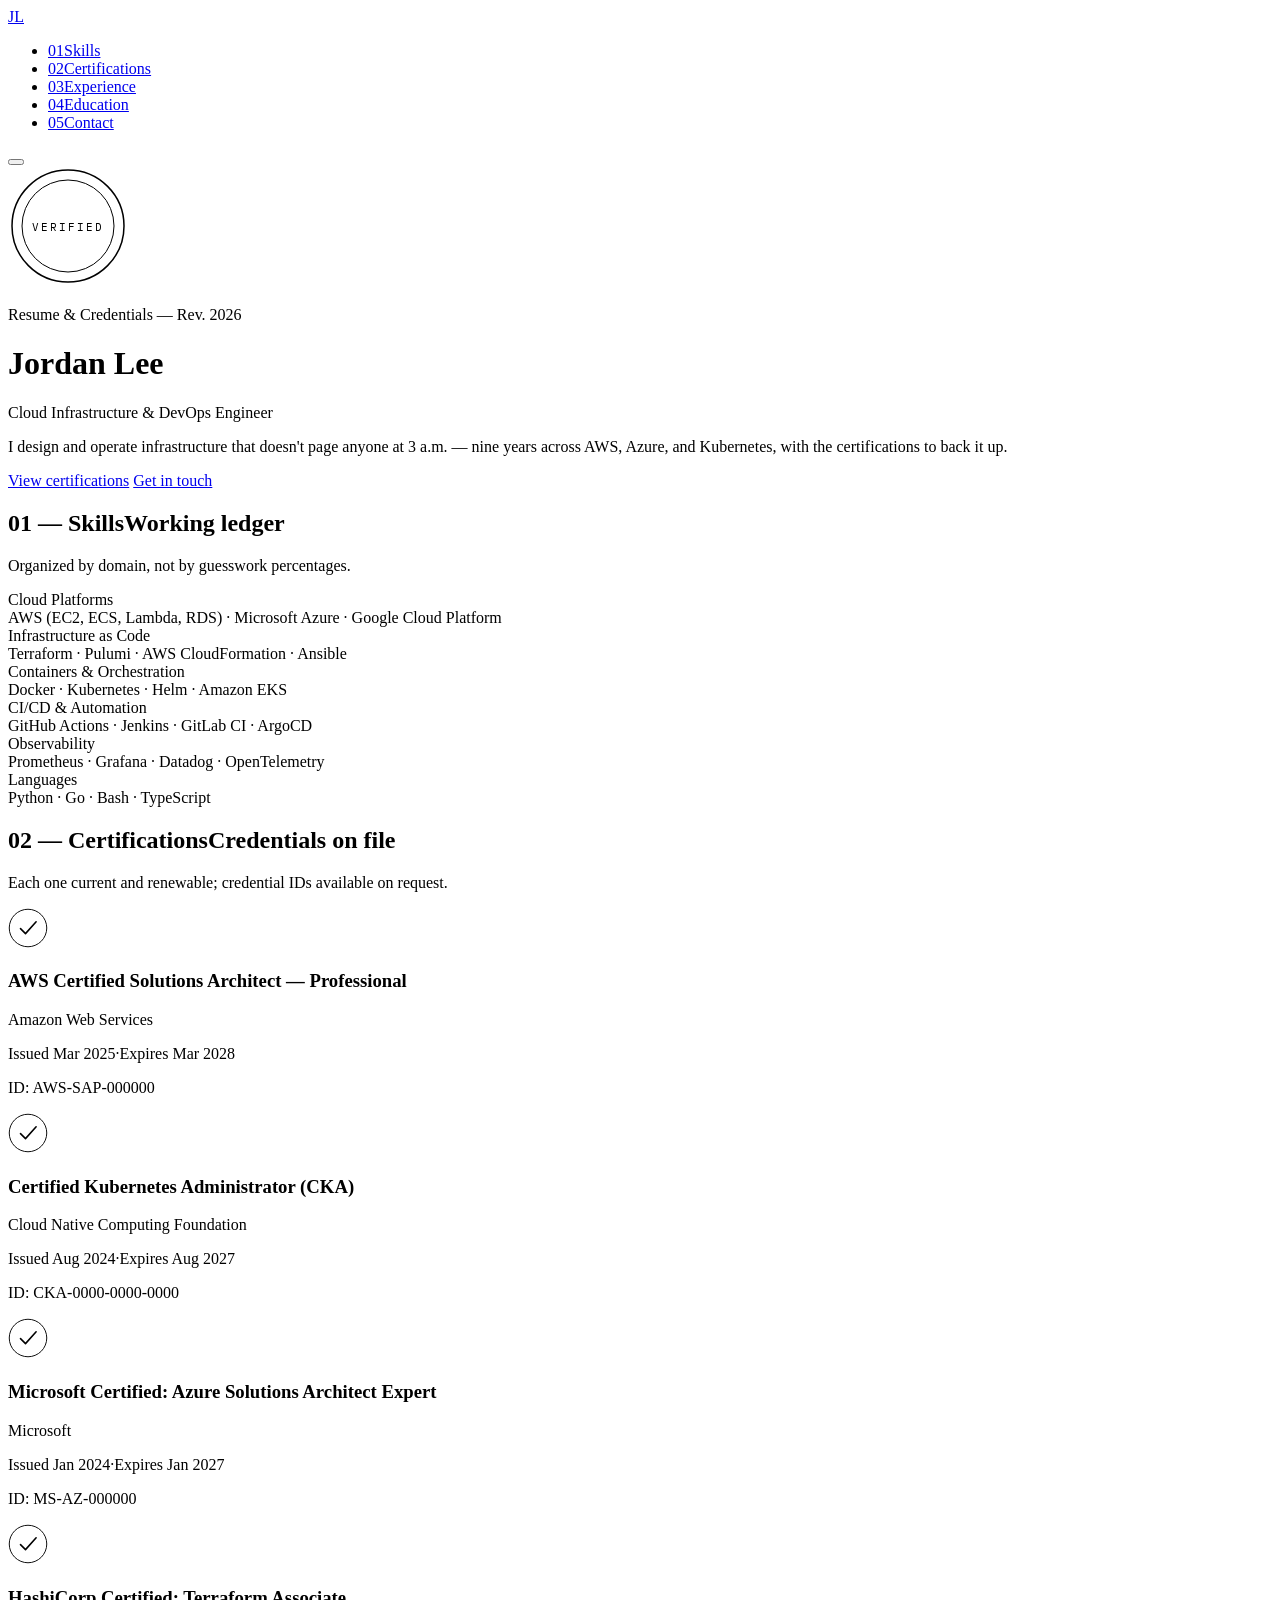
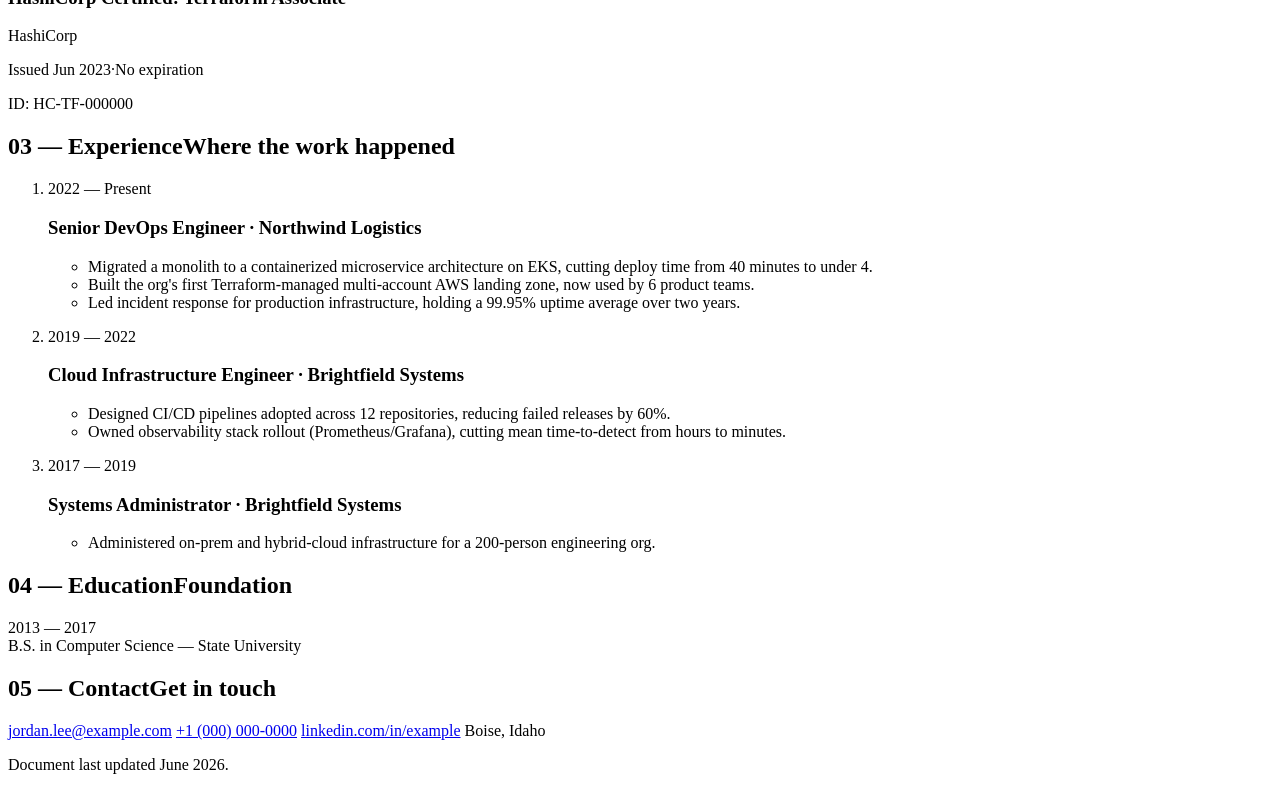
==== site/index.html @ a4dba76f "whoops" ====
<!DOCTYPE html>
<html lang="en">
<head>
<meta charset="UTF-8">
<meta name="viewport" content="width=device-width, initial-scale=1.0">
<title>Jordan Lee — Cloud Infrastructure & DevOps Engineer</title>
<meta name="description" content="Resume and certifications for Jordan Lee, Cloud Infrastructure & DevOps Engineer.">
<link rel="preconnect" href="https://fonts.googleapis.com">
<link rel="preconnect" href="https://fonts.gstatic.com" crossorigin>
<link href="https://fonts.googleapis.com/css2?family=Fraunces:opsz,wght@9..144,400;9..144,500;9..144,600;9..144,700&family=Inter:wght@400;500;600&family=IBM+Plex+Mono:wght@400;500&display=swap" rel="stylesheet">
<link rel="stylesheet" href="style.css">
</head>
<body>

<!-- ============================================================ -->
<!--  EDIT ME: swap the name, title, and initials below            -->
<!-- ============================================================ -->

<div class="frame">

  <!-- Index / tab navigation -->
  <nav class="index" aria-label="Section index">
    <a class="index__mark" href="#top">JL</a>
    <ul class="index__list">
      <li><a href="#skills"><span class="index__num">01</span>Skills</a></li>
      <li><a href="#certifications"><span class="index__num">02</span>Certifications</a></li>
      <li><a href="#experience"><span class="index__num">03</span>Experience</a></li>
      <li><a href="#education"><span class="index__num">04</span>Education</a></li>
      <li><a href="#contact"><span class="index__num">05</span>Contact</a></li>
    </ul>
    <button class="index__toggle" aria-label="Toggle navigation" aria-expanded="false">
      <span></span><span></span><span></span>
    </button>
  </nav>

  <main id="top">

    <!-- ============================ HERO ============================ -->
    <header class="hero">
      <div class="hero__seal" aria-hidden="true">
        <svg viewBox="0 0 120 120" width="120" height="120">
          <circle cx="60" cy="60" r="56" fill="none" stroke="currentColor" stroke-width="1.5"/>
          <circle cx="60" cy="60" r="46" fill="none" stroke="currentColor" stroke-width="1"/>
          <text x="60" y="65" text-anchor="middle" font-family="IBM Plex Mono" font-size="11" letter-spacing="2" fill="currentColor">VERIFIED</text>
        </svg>
      </div>
      <p class="hero__eyebrow">Resume &amp; Credentials — Rev. 2026</p>
      <h1 class="hero__name">Jordan Lee</h1>
      <p class="hero__title">Cloud Infrastructure &amp; DevOps Engineer</p>
      <p class="hero__thesis">I design and operate infrastructure that doesn't page anyone at 3&nbsp;a.m. — nine years across AWS, Azure, and Kubernetes, with the certifications to back it up.</p>
      <div class="hero__actions">
        <a class="btn btn--primary" href="#certifications">View certifications</a>
        <a class="btn btn--ghost" href="mailto:jordan.lee@example.com">Get in touch</a>
      </div>
    </header>

    <!-- ============================ SKILLS ============================ -->
    <!-- EDIT ME: change category labels and the comma-separated items -->
    <section class="section" id="skills">
      <h2 class="section__heading"><span class="section__tag">01 — Skills</span>Working ledger</h2>
      <p class="section__lede">Organized by domain, not by guesswork percentages.</p>

      <div class="ledger">
        <div class="ledger__row">
          <div class="ledger__cat">Cloud Platforms</div>
          <div class="ledger__items">AWS (EC2, ECS, Lambda, RDS) · Microsoft Azure · Google Cloud Platform</div>
        </div>
        <div class="ledger__row">
          <div class="ledger__cat">Infrastructure as Code</div>
          <div class="ledger__items">Terraform · Pulumi · AWS CloudFormation · Ansible</div>
        </div>
        <div class="ledger__row">
          <div class="ledger__cat">Containers &amp; Orchestration</div>
          <div class="ledger__items">Docker · Kubernetes · Helm · Amazon EKS</div>
        </div>
        <div class="ledger__row">
          <div class="ledger__cat">CI/CD &amp; Automation</div>
          <div class="ledger__items">GitHub Actions · Jenkins · GitLab CI · ArgoCD</div>
        </div>
        <div class="ledger__row">
          <div class="ledger__cat">Observability</div>
          <div class="ledger__items">Prometheus · Grafana · Datadog · OpenTelemetry</div>
        </div>
        <div class="ledger__row">
          <div class="ledger__cat">Languages</div>
          <div class="ledger__items">Python · Go · Bash · TypeScript</div>
        </div>
      </div>
    </section>

    <!-- ====================== CERTIFICATIONS ====================== -->
    <!-- EDIT ME: duplicate a .cert-card block per certification -->
    <section class="section" id="certifications">
      <h2 class="section__heading"><span class="section__tag">02 — Certifications</span>Credentials on file</h2>
      <p class="section__lede">Each one current and renewable; credential IDs available on request.</p>

      <div class="cert-grid">

        <article class="cert-card">
          <div class="cert-card__seal" aria-hidden="true">
            <svg viewBox="0 0 64 64" width="40" height="40">
              <circle cx="32" cy="32" r="30" fill="none" stroke="currentColor" stroke-width="1.5"/>
              <path d="M20 33 L28 41 L45 22" fill="none" stroke="currentColor" stroke-width="2.5" stroke-linecap="round" stroke-linejoin="round"/>
            </svg>
          </div>
          <h3 class="cert-card__name">AWS Certified Solutions Architect — Professional</h3>
          <p class="cert-card__issuer">Amazon Web Services</p>
          <p class="cert-card__meta"><span>Issued Mar 2025</span><span>·</span><span>Expires Mar 2028</span></p>
          <p class="cert-card__id">ID: AWS-SAP-000000</p>
        </article>

        <article class="cert-card">
          <div class="cert-card__seal" aria-hidden="true">
            <svg viewBox="0 0 64 64" width="40" height="40">
              <circle cx="32" cy="32" r="30" fill="none" stroke="currentColor" stroke-width="1.5"/>
              <path d="M20 33 L28 41 L45 22" fill="none" stroke="currentColor" stroke-width="2.5" stroke-linecap="round" stroke-linejoin="round"/>
            </svg>
          </div>
          <h3 class="cert-card__name">Certified Kubernetes Administrator (CKA)</h3>
          <p class="cert-card__issuer">Cloud Native Computing Foundation</p>
          <p class="cert-card__meta"><span>Issued Aug 2024</span><span>·</span><span>Expires Aug 2027</span></p>
          <p class="cert-card__id">ID: CKA-0000-0000-0000</p>
        </article>

        <article class="cert-card">
          <div class="cert-card__seal" aria-hidden="true">
            <svg viewBox="0 0 64 64" width="40" height="40">
              <circle cx="32" cy="32" r="30" fill="none" stroke="currentColor" stroke-width="1.5"/>
              <path d="M20 33 L28 41 L45 22" fill="none" stroke="currentColor" stroke-width="2.5" stroke-linecap="round" stroke-linejoin="round"/>
            </svg>
          </div>
          <h3 class="cert-card__name">Microsoft Certified: Azure Solutions Architect Expert</h3>
          <p class="cert-card__issuer">Microsoft</p>
          <p class="cert-card__meta"><span>Issued Jan 2024</span><span>·</span><span>Expires Jan 2027</span></p>
          <p class="cert-card__id">ID: MS-AZ-000000</p>
        </article>

        <article class="cert-card">
          <div class="cert-card__seal" aria-hidden="true">
            <svg viewBox="0 0 64 64" width="40" height="40">
              <circle cx="32" cy="32" r="30" fill="none" stroke="currentColor" stroke-width="1.5"/>
              <path d="M20 33 L28 41 L45 22" fill="none" stroke="currentColor" stroke-width="2.5" stroke-linecap="round" stroke-linejoin="round"/>
            </svg>
          </div>
          <h3 class="cert-card__name">HashiCorp Certified: Terraform Associate</h3>
          <p class="cert-card__issuer">HashiCorp</p>
          <p class="cert-card__meta"><span>Issued Jun 2023</span><span>·</span><span>No expiration</span></p>
          <p class="cert-card__id">ID: HC-TF-000000</p>
        </article>

      </div>
    </section>

    <!-- ========================= EXPERIENCE ========================= -->
    <!-- EDIT ME: duplicate a .timeline__item per role -->
    <section class="section" id="experience">
      <h2 class="section__heading"><span class="section__tag">03 — Experience</span>Where the work happened</h2>

      <ol class="timeline">
        <li class="timeline__item">
          <p class="timeline__date">2022 — Present</p>
          <h3 class="timeline__role">Senior DevOps Engineer · Northwind Logistics</h3>
          <ul class="timeline__points">
            <li>Migrated a monolith to a containerized microservice architecture on EKS, cutting deploy time from 40 minutes to under 4.</li>
            <li>Built the org's first Terraform-managed multi-account AWS landing zone, now used by 6 product teams.</li>
            <li>Led incident response for production infrastructure, holding a 99.95% uptime average over two years.</li>
          </ul>
        </li>
        <li class="timeline__item">
          <p class="timeline__date">2019 — 2022</p>
          <h3 class="timeline__role">Cloud Infrastructure Engineer · Brightfield Systems</h3>
          <ul class="timeline__points">
            <li>Designed CI/CD pipelines adopted across 12 repositories, reducing failed releases by 60%.</li>
            <li>Owned observability stack rollout (Prometheus/Grafana), cutting mean time-to-detect from hours to minutes.</li>
          </ul>
        </li>
        <li class="timeline__item">
          <p class="timeline__date">2017 — 2019</p>
          <h3 class="timeline__role">Systems Administrator · Brightfield Systems</h3>
          <ul class="timeline__points">
            <li>Administered on-prem and hybrid-cloud infrastructure for a 200-person engineering org.</li>
          </ul>
        </li>
      </ol>
    </section>

    <!-- ========================= EDUCATION ========================= -->
    <section class="section" id="education">
      <h2 class="section__heading"><span class="section__tag">04 — Education</span>Foundation</h2>
      <div class="ledger">
        <div class="ledger__row">
          <div class="ledger__cat">2013 — 2017</div>
          <div class="ledger__items">B.S. in Computer Science — State University</div>
        </div>
      </div>
    </section>

    <!-- ========================== CONTACT ========================== -->
    <!-- EDIT ME: replace contact details -->
    <footer class="contact" id="contact">
      <h2 class="section__heading"><span class="section__tag">05 — Contact</span>Get in touch</h2>
      <div class="contact__grid">
        <a class="contact__link" href="mailto:jordan.lee@example.com">jordan.lee@example.com</a>
        <a class="contact__link" href="tel:+10000000000">+1 (000) 000-0000</a>
        <a class="contact__link" href="https://linkedin.com/in/example" target="_blank" rel="noopener">linkedin.com/in/example</a>
        <span class="contact__link contact__link--static">Boise, Idaho</span>
      </div>
      <p class="contact__footnote">Document last updated June 2026.</p>
    </footer>

  </main>
</div>

<script src="script.js"></script>
</body>
</html>
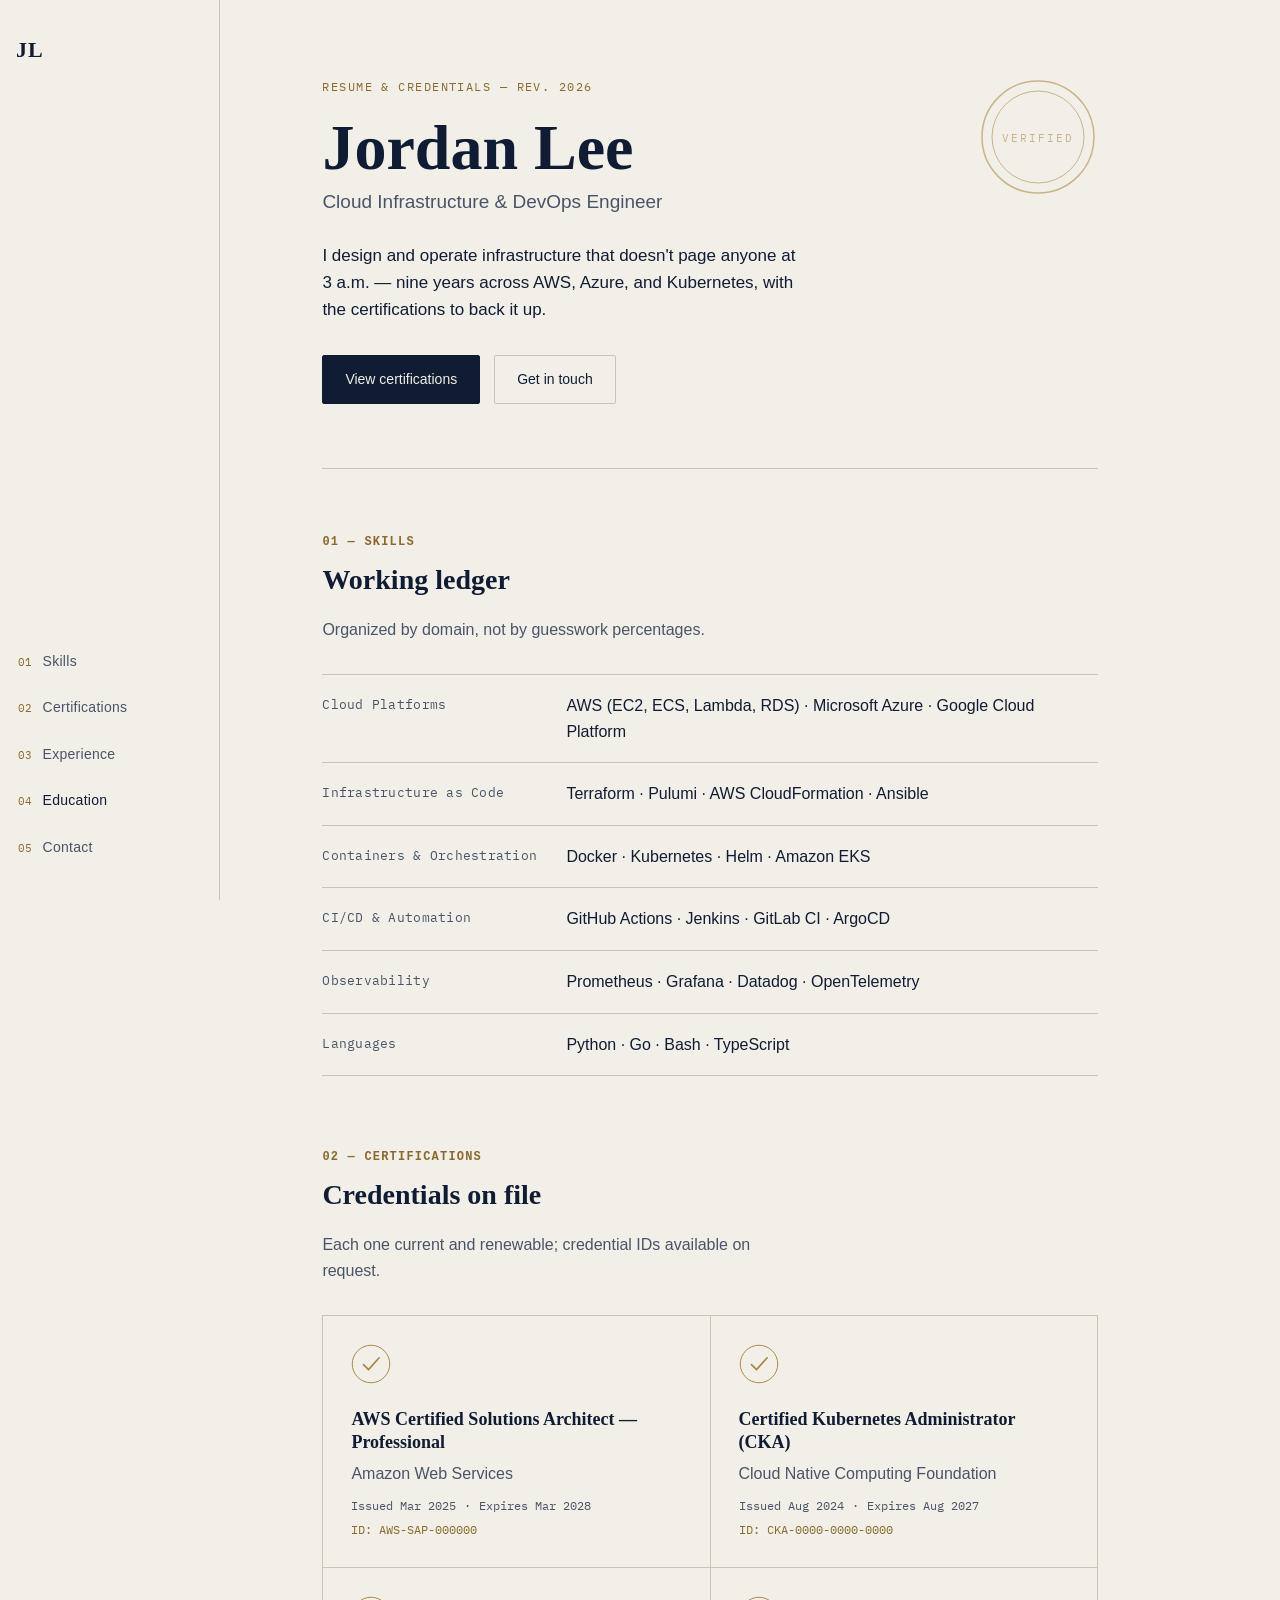
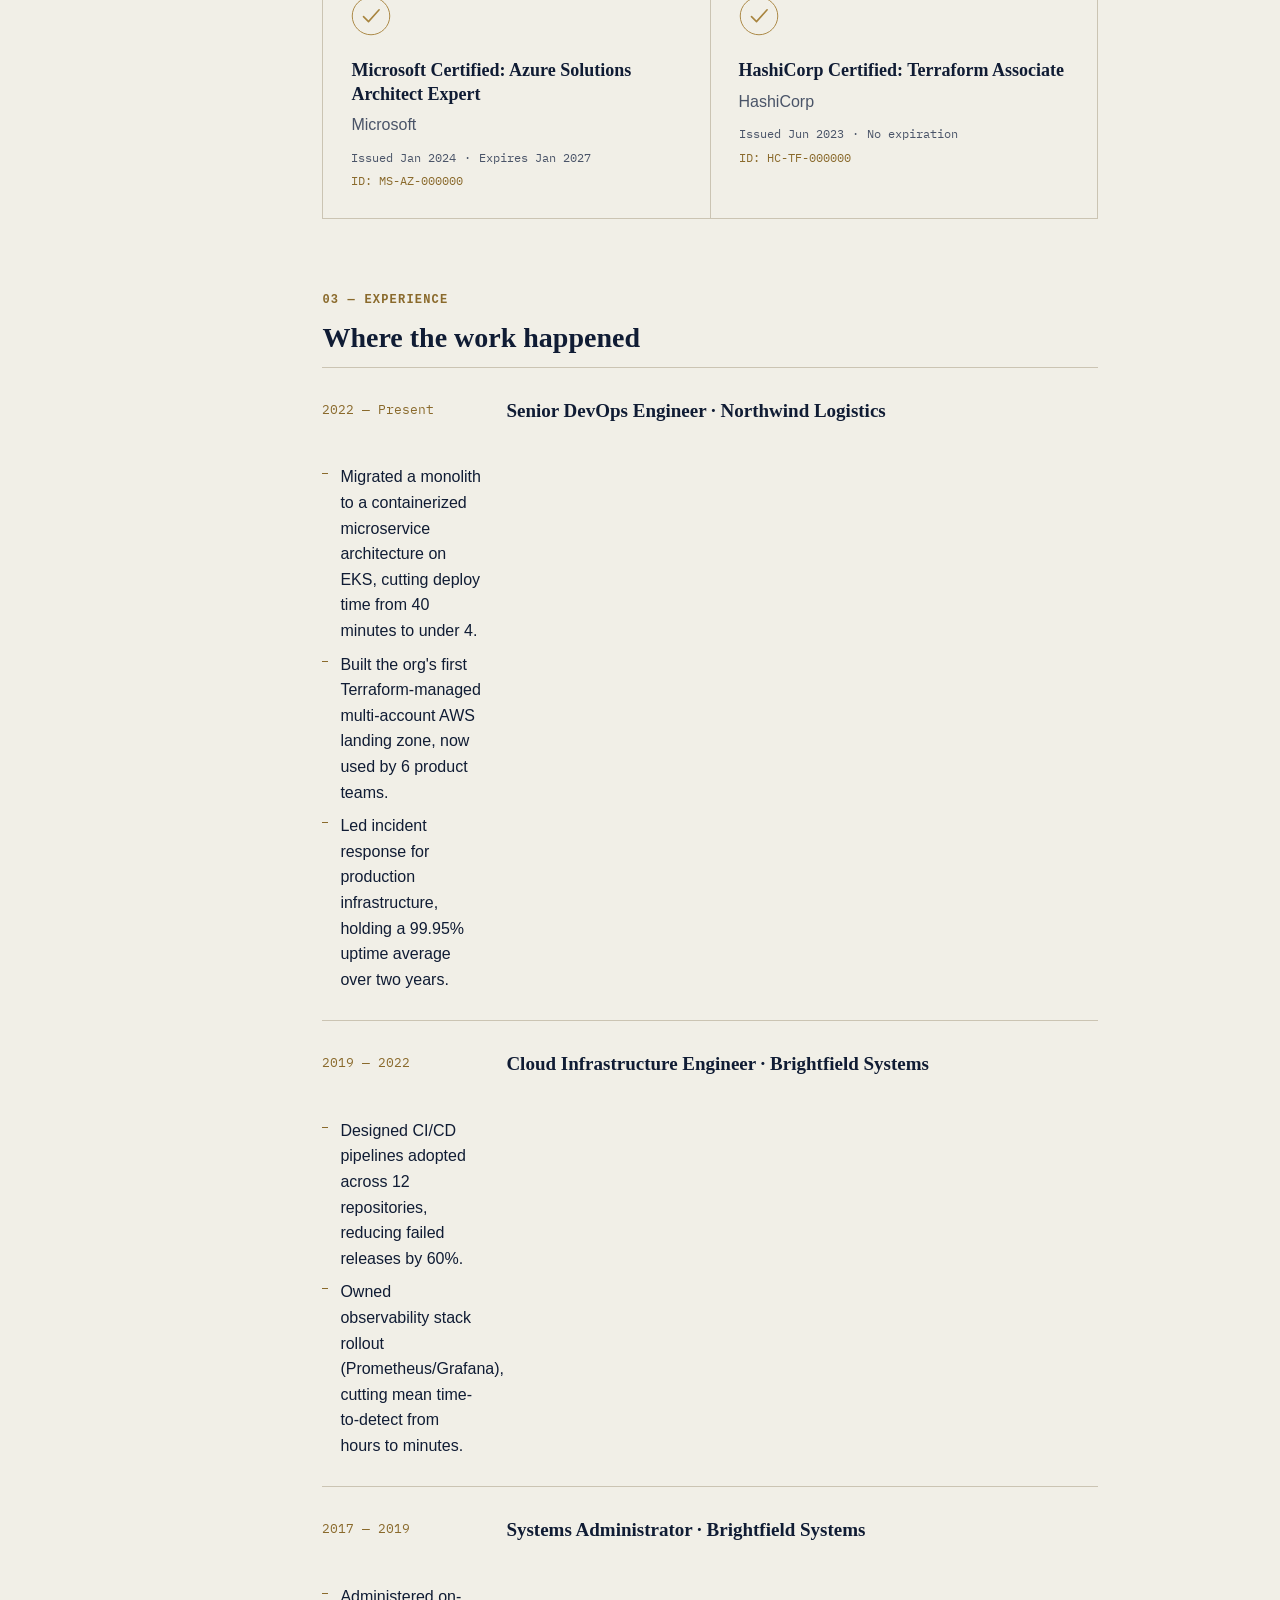
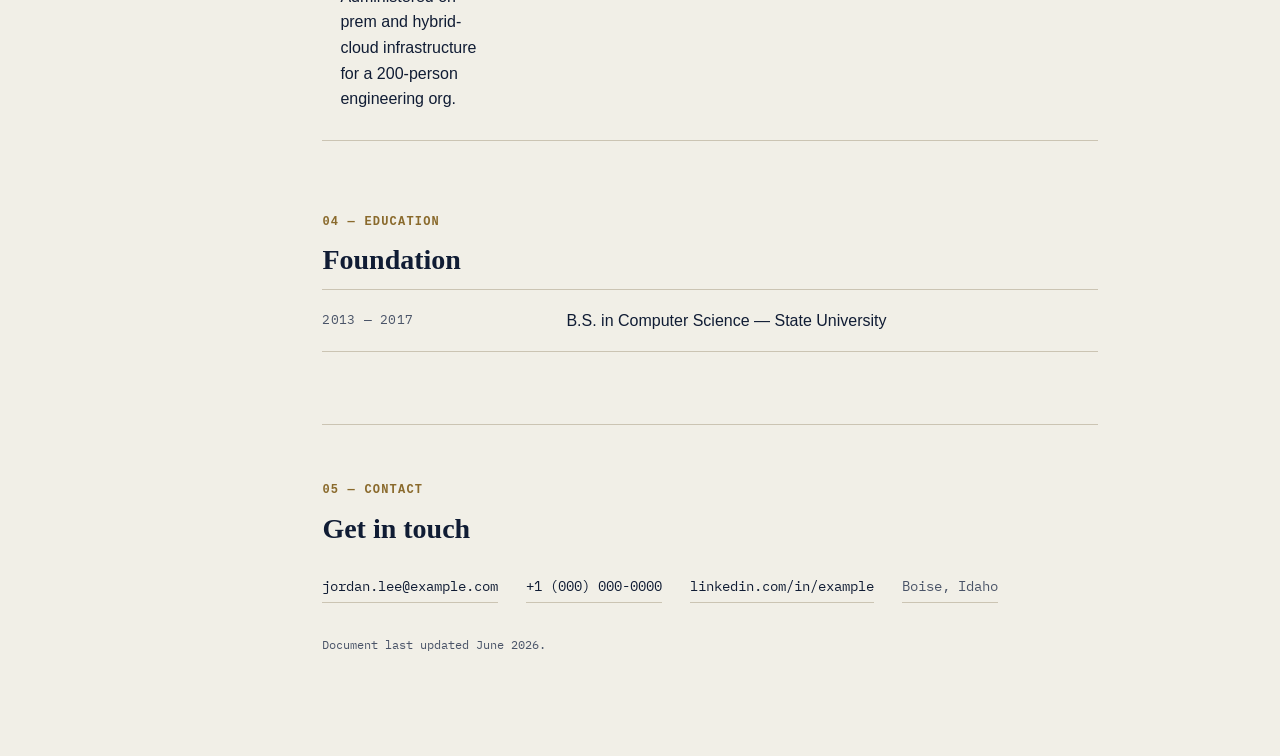
==== commit 8c1873f7: "adjust index to load assets in new location" ====
--- a/site/index.html
+++ b/site/index.html
@@ -8,7 +8,7 @@
 <link rel="preconnect" href="https://fonts.googleapis.com">
 <link rel="preconnect" href="https://fonts.gstatic.com" crossorigin>
 <link href="https://fonts.googleapis.com/css2?family=Fraunces:opsz,wght@9..144,400;9..144,500;9..144,600;9..144,700&family=Inter:wght@400;500;600&family=IBM+Plex+Mono:wght@400;500&display=swap" rel="stylesheet">
-<link rel="stylesheet" href="style.css">
+<link rel="stylesheet" href="css/style.css">
 </head>
 <body>
 
@@ -211,6 +211,6 @@
   </main>
 </div>
 
-<script src="script.js"></script>
+<script src="js/script.js"></script>
 </body>
 </html>
--- a/site/css/style.css
+++ b/site/css/style.css
@@ -0,0 +1,384 @@
+/* ============================================================
+   DESIGN TOKENS
+   ============================================================ */
+:root {
+  --ink:        #101C34;  /* deep navy — primary text, dark fills */
+  --ink-soft:   #4A5468;  /* secondary text */
+  --vellum:     #F1EFE7;  /* page background — cool paper, not warm cream */
+  --vellum-deep:#E7E3D7;  /* card / row background */
+  --brass:      #A8843E;  /* decorative accent, icons, seals */
+  --brass-text: #8A6A2C;  /* darkened brass — meets contrast for text/links */
+  --rule:       #CBC4B3;  /* hairline borders */
+
+  --font-display: 'Fraunces', Georgia, 'Times New Roman', serif;
+  --font-body:    'Inter', -apple-system, BlinkMacSystemFont, 'Segoe UI', sans-serif;
+  --font-mono:    'IBM Plex Mono', 'SFMono-Regular', Consolas, monospace;
+
+  --measure: 760px;
+  --nav-w: 220px;
+}
+
+* { box-sizing: border-box; }
+
+@media (prefers-reduced-motion: reduce) {
+  * { animation-duration: 0.01ms !important; transition-duration: 0.01ms !important; }
+}
+
+html { scroll-behavior: smooth; }
+
+body {
+  margin: 0;
+  background: var(--vellum);
+  color: var(--ink);
+  font-family: var(--font-body);
+  font-size: 16px;
+  line-height: 1.6;
+  -webkit-font-smoothing: antialiased;
+}
+
+a { color: var(--brass-text); text-decoration: none; }
+a:hover { text-decoration: underline; }
+a:focus-visible, button:focus-visible {
+  outline: 2px solid var(--brass-text);
+  outline-offset: 3px;
+}
+
+ul, ol { margin: 0; padding: 0; list-style: none; }
+p { margin: 0; }
+
+/* ============================================================
+   FRAME / LAYOUT
+   ============================================================ */
+.frame {
+  display: grid;
+  grid-template-columns: var(--nav-w) 1fr;
+  min-height: 100vh;
+}
+
+main {
+  padding: 6vw 8vw 8vw;
+  max-width: 980px;
+}
+
+/* ============================================================
+   INDEX NAV (binder-tab concept)
+   ============================================================ */
+.index {
+  position: sticky;
+  top: 0;
+  height: 100vh;
+  border-right: 1px solid var(--rule);
+  padding: 32px 0 32px 8px;
+  display: flex;
+  flex-direction: column;
+  justify-content: space-between;
+}
+
+.index__mark {
+  font-family: var(--font-display);
+  font-weight: 600;
+  font-size: 22px;
+  color: var(--ink);
+  letter-spacing: 0.04em;
+  padding-left: 8px;
+}
+.index__mark:hover { text-decoration: none; color: var(--brass-text); }
+
+.index__list {
+  display: flex;
+  flex-direction: column;
+  gap: 4px;
+  margin-top: 48px;
+}
+
+.index__list a {
+  display: flex;
+  align-items: baseline;
+  gap: 10px;
+  padding: 10px 12px 10px 8px;
+  color: var(--ink-soft);
+  font-size: 14px;
+  letter-spacing: 0.02em;
+  border-left: 2px solid transparent;
+}
+.index__list a:hover {
+  color: var(--ink);
+  text-decoration: none;
+  border-left-color: var(--brass);
+}
+.index__num {
+  font-family: var(--font-mono);
+  font-size: 11px;
+  color: var(--brass-text);
+}
+
+.index__toggle { display: none; }
+
+/* ============================================================
+   HERO
+   ============================================================ */
+.hero {
+  position: relative;
+  padding-bottom: 64px;
+  border-bottom: 1px solid var(--rule);
+  margin-bottom: 64px;
+}
+
+.hero__seal {
+  position: absolute;
+  top: 0;
+  right: 0;
+  color: var(--brass);
+  opacity: 0.55;
+}
+
+.hero__eyebrow {
+  font-family: var(--font-mono);
+  font-size: 12px;
+  letter-spacing: 0.12em;
+  text-transform: uppercase;
+  color: var(--brass-text);
+  margin-bottom: 18px;
+}
+
+.hero__name {
+  font-family: var(--font-display);
+  font-weight: 600;
+  font-size: clamp(40px, 6vw, 64px);
+  line-height: 1.05;
+  margin: 0 0 6px;
+  max-width: 14ch;
+}
+
+.hero__title {
+  font-size: 19px;
+  color: var(--ink-soft);
+  margin-bottom: 24px;
+}
+
+.hero__thesis {
+  max-width: 52ch;
+  font-size: 17px;
+  color: var(--ink);
+  margin-bottom: 32px;
+}
+
+.hero__actions { display: flex; gap: 14px; flex-wrap: wrap; }
+
+.btn {
+  display: inline-block;
+  padding: 12px 22px;
+  font-size: 14px;
+  font-weight: 500;
+  border-radius: 2px;
+  border: 1px solid var(--ink);
+}
+.btn--primary { background: var(--ink); color: var(--vellum); }
+.btn--primary:hover { background: #1E2E50; text-decoration: none; }
+.btn--ghost { background: transparent; color: var(--ink); border-color: var(--rule); }
+.btn--ghost:hover { border-color: var(--ink); text-decoration: none; }
+
+/* ============================================================
+   SECTIONS — shared heading style
+   ============================================================ */
+.section { margin-bottom: 72px; }
+
+.section__heading {
+  font-family: var(--font-display);
+  font-weight: 600;
+  font-size: 28px;
+  margin: 0 0 6px;
+  display: flex;
+  flex-direction: column;
+  gap: 6px;
+}
+.section__tag {
+  font-family: var(--font-mono);
+  font-size: 12px;
+  letter-spacing: 0.1em;
+  text-transform: uppercase;
+  color: var(--brass-text);
+  order: -1;
+}
+.section__lede {
+  color: var(--ink-soft);
+  margin: 14px 0 32px;
+  max-width: 52ch;
+}
+
+/* ============================================================
+   LEDGER (skills / education)
+   ============================================================ */
+.ledger { border-top: 1px solid var(--rule); }
+.ledger__row {
+  display: grid;
+  grid-template-columns: 220px 1fr;
+  gap: 24px;
+  padding: 18px 0;
+  border-bottom: 1px solid var(--rule);
+}
+.ledger__cat {
+  font-family: var(--font-mono);
+  font-size: 13px;
+  color: var(--ink-soft);
+  letter-spacing: 0.02em;
+  padding-top: 2px;
+}
+.ledger__items { font-size: 16px; }
+
+/* ============================================================
+   CERTIFICATIONS
+   ============================================================ */
+.cert-grid {
+  display: grid;
+  grid-template-columns: repeat(2, 1fr);
+  gap: 1px;
+  background: var(--rule);
+  border: 1px solid var(--rule);
+}
+
+.cert-card {
+  background: var(--vellum);
+  padding: 28px;
+  transition: background 0.15s ease;
+}
+.cert-card:hover { background: var(--vellum-deep); }
+
+.cert-card__seal { color: var(--brass); margin-bottom: 16px; }
+
+.cert-card__name {
+  font-family: var(--font-display);
+  font-weight: 600;
+  font-size: 18px;
+  margin: 0 0 6px;
+  line-height: 1.3;
+}
+.cert-card__issuer { color: var(--ink-soft); margin-bottom: 10px; }
+.cert-card__meta {
+  font-family: var(--font-mono);
+  font-size: 12px;
+  color: var(--ink-soft);
+  display: flex;
+  gap: 8px;
+  margin-bottom: 4px;
+}
+.cert-card__id {
+  font-family: var(--font-mono);
+  font-size: 12px;
+  color: var(--brass-text);
+}
+
+/* ============================================================
+   TIMELINE (experience)
+   ============================================================ */
+.timeline__item {
+  padding: 28px 0;
+  border-top: 1px solid var(--rule);
+  display: grid;
+  grid-template-columns: 160px 1fr;
+  gap: 24px;
+}
+.timeline__item:last-child { border-bottom: 1px solid var(--rule); }
+
+.timeline__date {
+  font-family: var(--font-mono);
+  font-size: 13px;
+  color: var(--brass-text);
+  padding-top: 4px;
+}
+.timeline__role {
+  font-family: var(--font-display);
+  font-weight: 600;
+  font-size: 19px;
+  margin: 0 0 14px;
+}
+.timeline__points { display: flex; flex-direction: column; gap: 8px; }
+.timeline__points li {
+  position: relative;
+  padding-left: 18px;
+  color: var(--ink);
+}
+.timeline__points li::before {
+  content: "";
+  position: absolute;
+  left: 0; top: 9px;
+  width: 6px; height: 1px;
+  background: var(--brass-text);
+}
+
+/* ============================================================
+   CONTACT FOOTER
+   ============================================================ */
+.contact { border-top: 1px solid var(--rule); padding-top: 56px; }
+.contact__grid {
+  display: flex;
+  flex-wrap: wrap;
+  gap: 28px;
+  margin: 24px 0 32px;
+}
+.contact__link {
+  font-family: var(--font-mono);
+  font-size: 14px;
+  color: var(--ink);
+  border-bottom: 1px solid var(--rule);
+  padding-bottom: 4px;
+}
+.contact__link:hover { color: var(--brass-text); border-color: var(--brass-text); text-decoration: none; }
+.contact__link--static { color: var(--ink-soft); }
+.contact__footnote {
+  font-family: var(--font-mono);
+  font-size: 12px;
+  color: var(--ink-soft);
+}
+
+/* ============================================================
+   RESPONSIVE
+   ============================================================ */
+@media (max-width: 860px) {
+  .frame { grid-template-columns: 1fr; }
+
+  .index {
+    position: sticky;
+    top: 0;
+    height: auto;
+    flex-direction: row;
+    align-items: center;
+    justify-content: space-between;
+    border-right: none;
+    border-bottom: 1px solid var(--rule);
+    background: var(--vellum);
+    padding: 16px 20px;
+    z-index: 10;
+  }
+  .index__list {
+    position: absolute;
+    top: 100%; left: 0; right: 0;
+    background: var(--vellum);
+    border-bottom: 1px solid var(--rule);
+    flex-direction: column;
+    margin-top: 0;
+    padding: 8px 12px 16px;
+    display: none;
+  }
+  .index.is-open .index__list { display: flex; }
+
+  .index__toggle {
+    display: flex;
+    flex-direction: column;
+    gap: 4px;
+    background: none;
+    border: none;
+    padding: 8px;
+    cursor: pointer;
+  }
+  .index__toggle span {
+    width: 20px; height: 1.5px;
+    background: var(--ink);
+  }
+
+  main { padding: 32px 6vw 64px; }
+  .hero__seal { display: none; }
+  .ledger__row { grid-template-columns: 1fr; gap: 6px; }
+  .cert-grid { grid-template-columns: 1fr; }
+  .timeline__item { grid-template-columns: 1fr; gap: 8px; }
+}
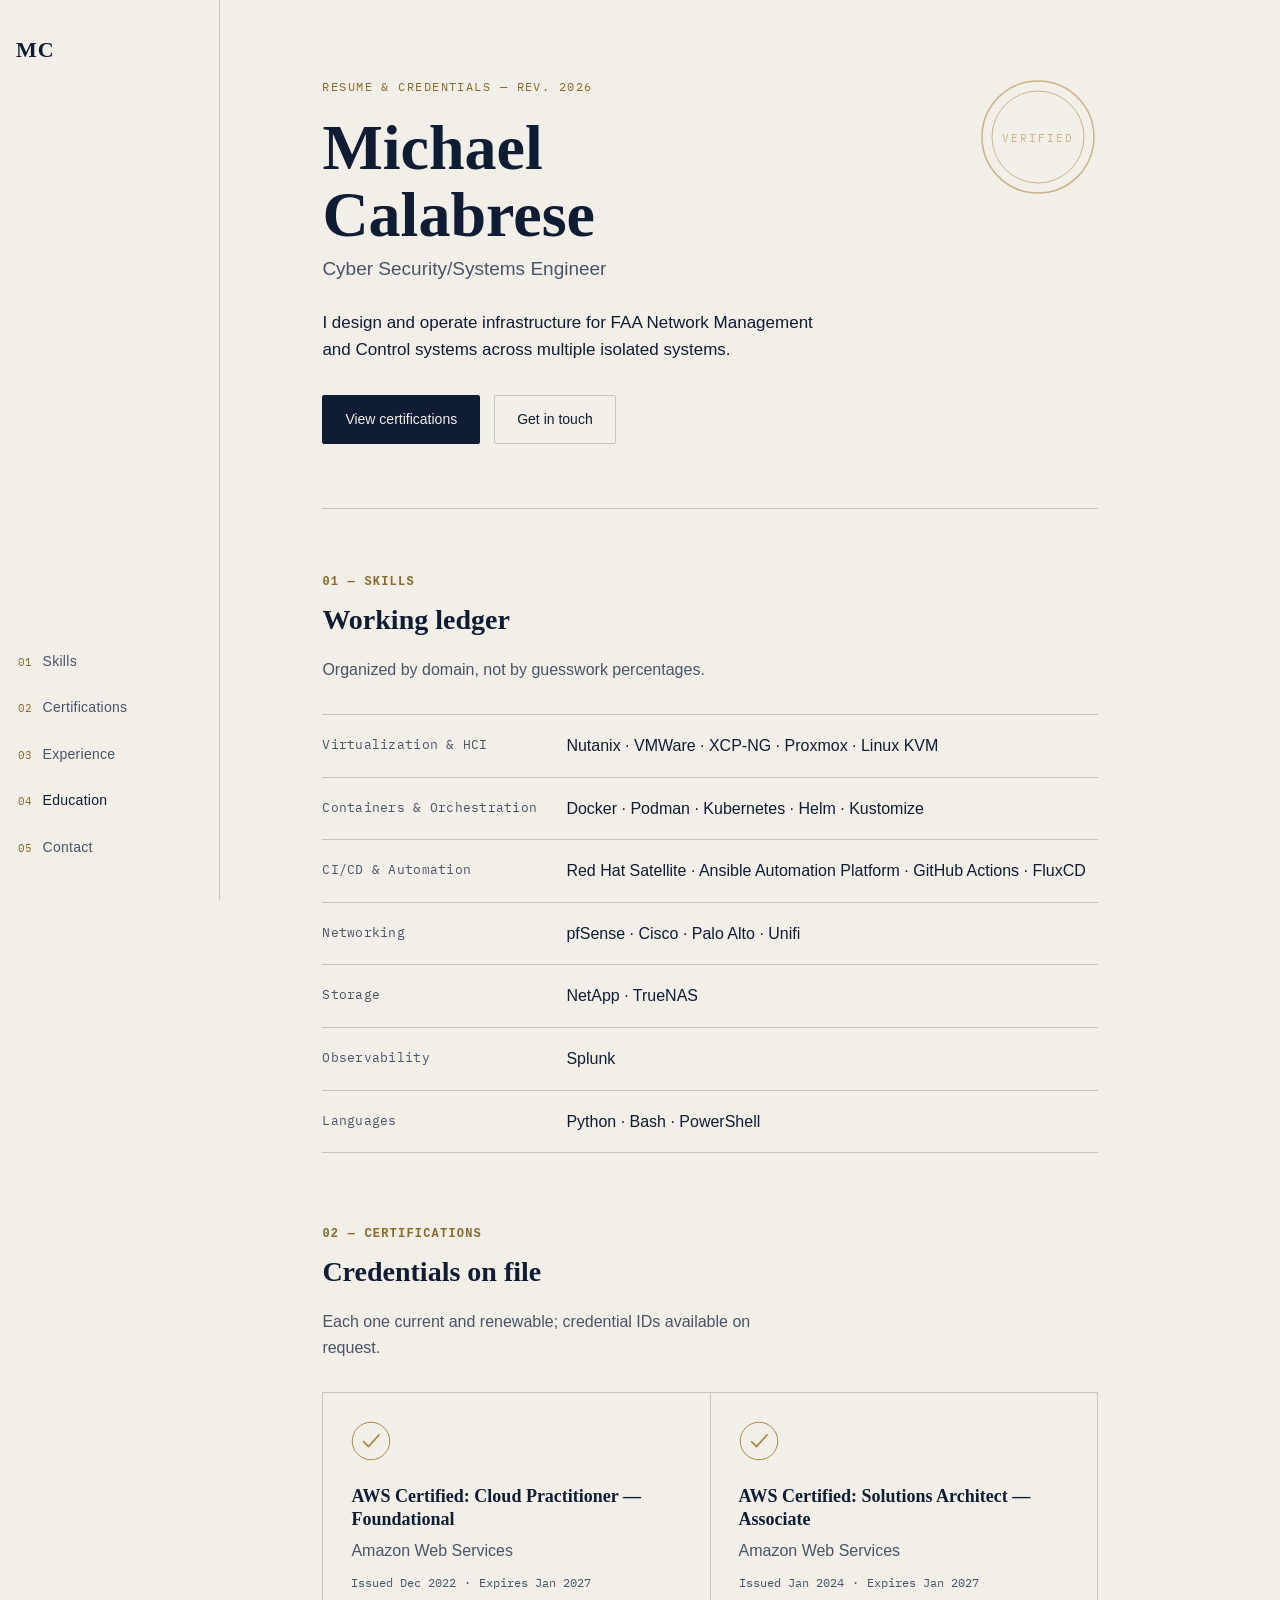
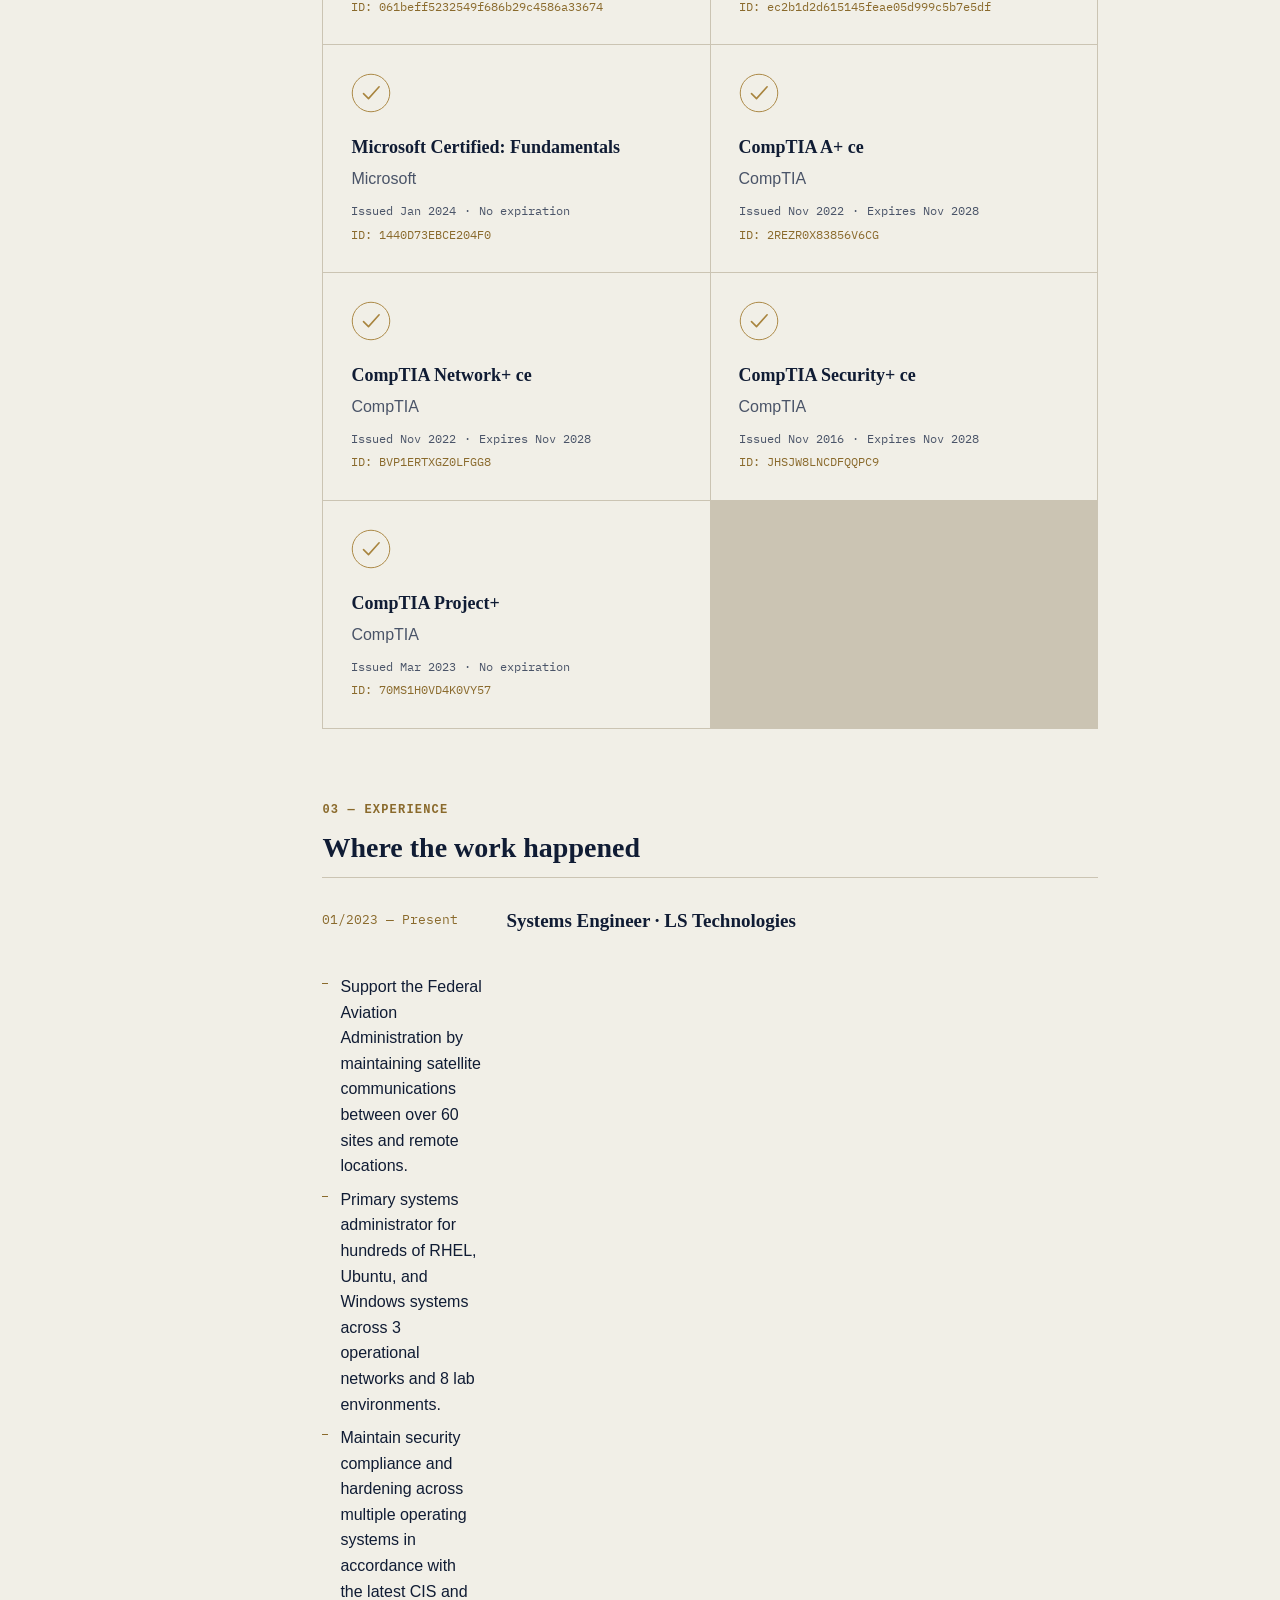
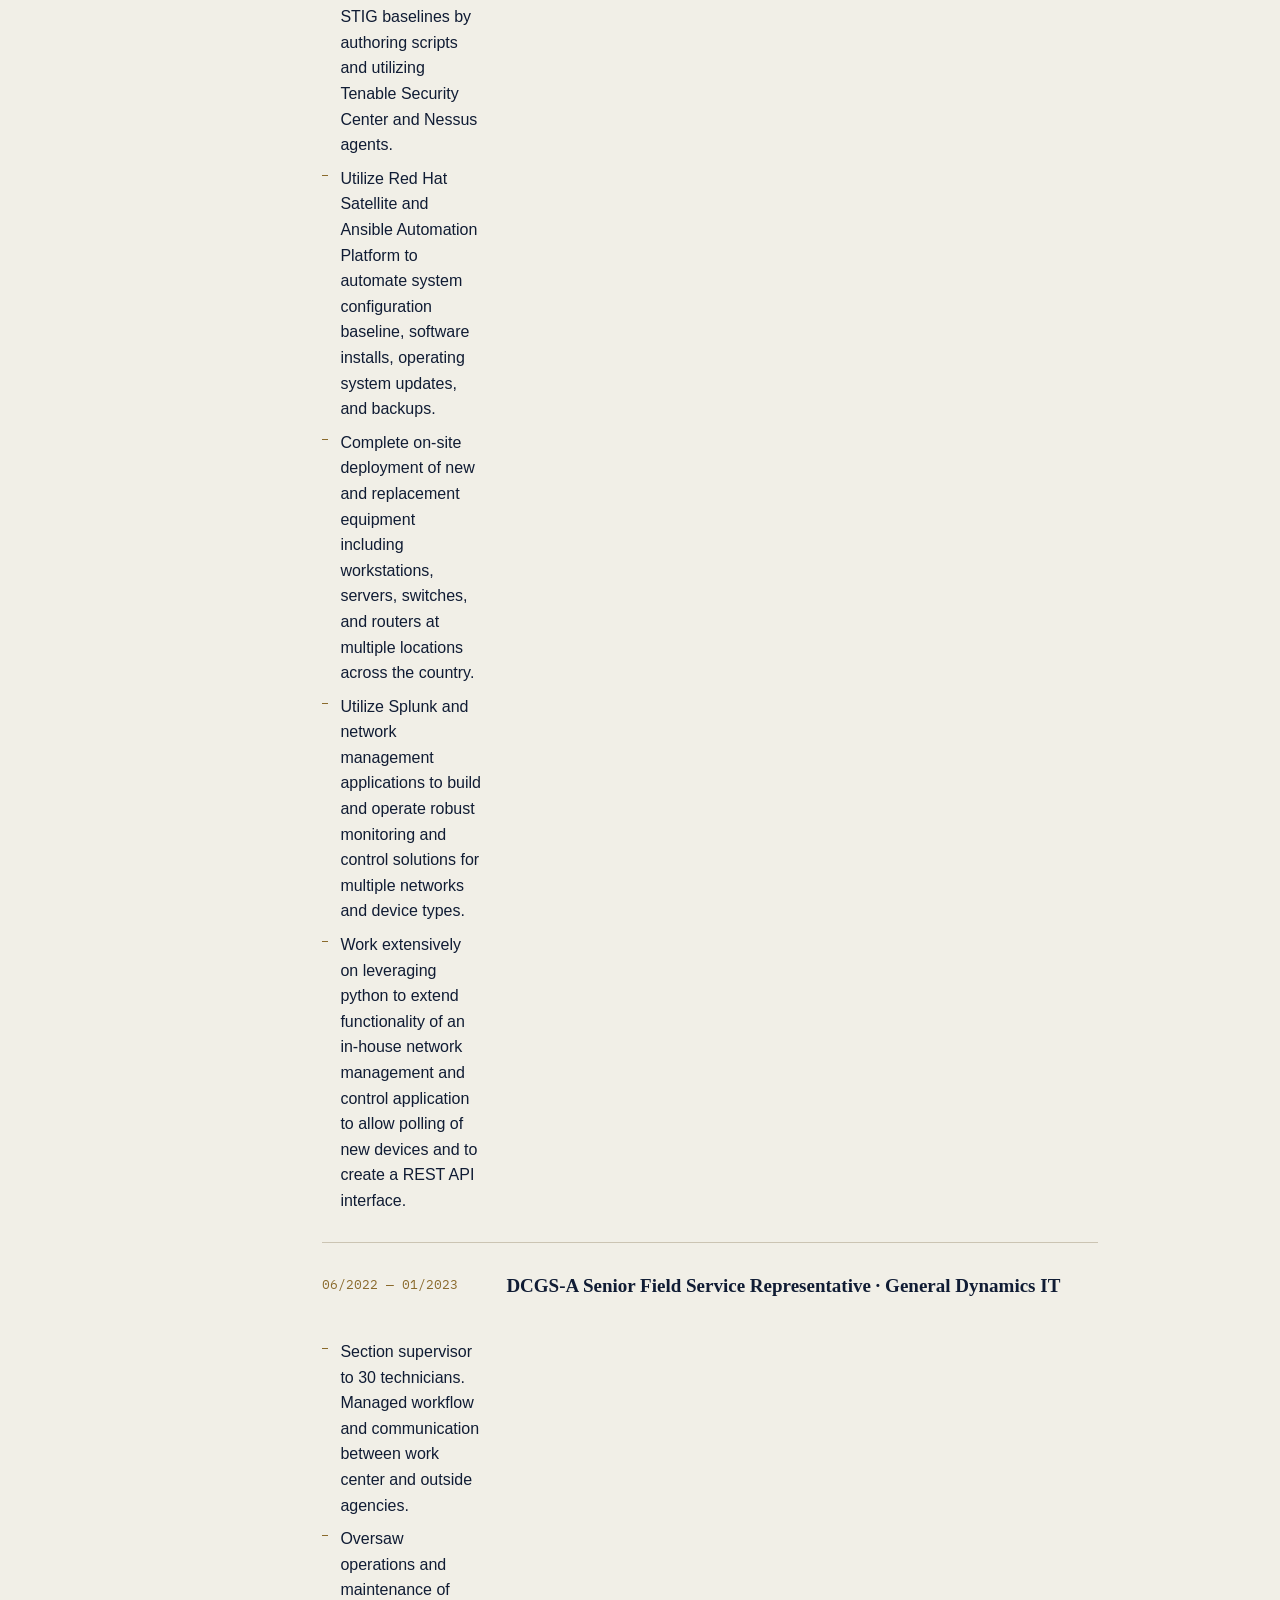
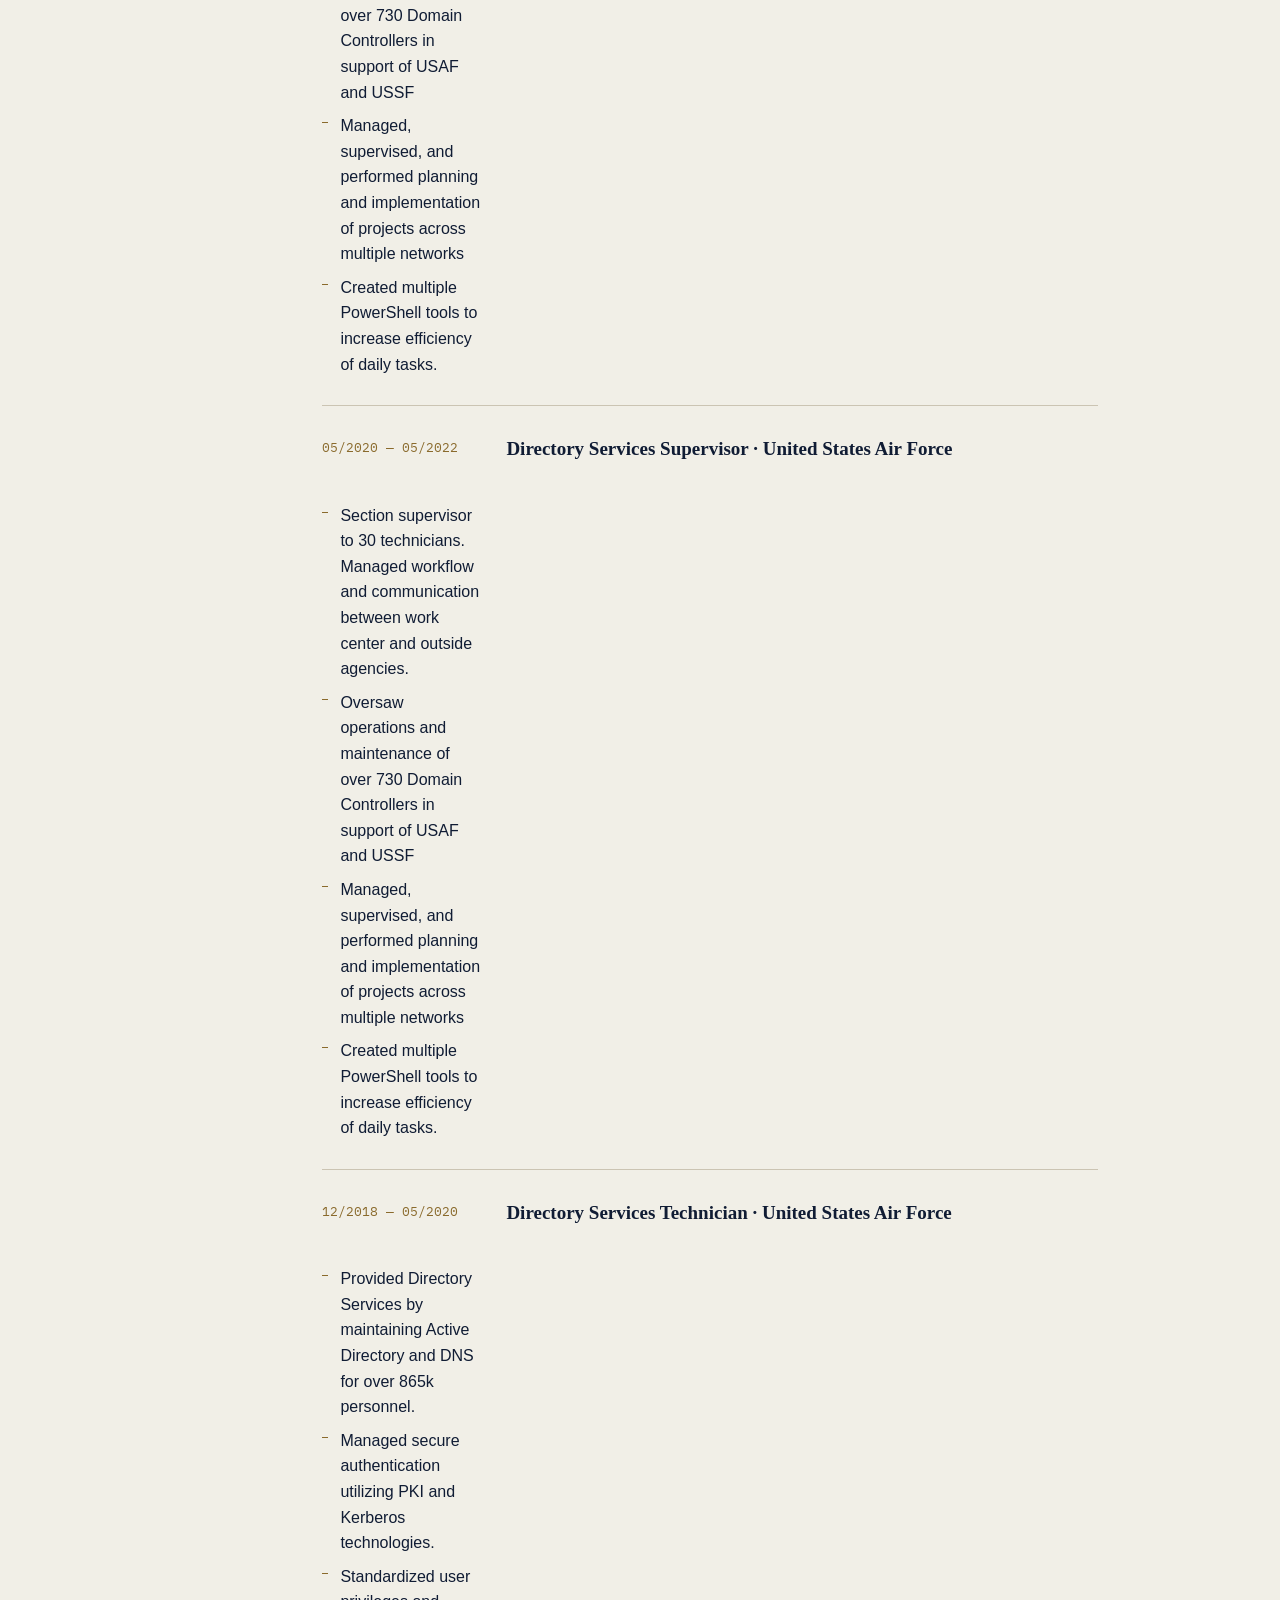
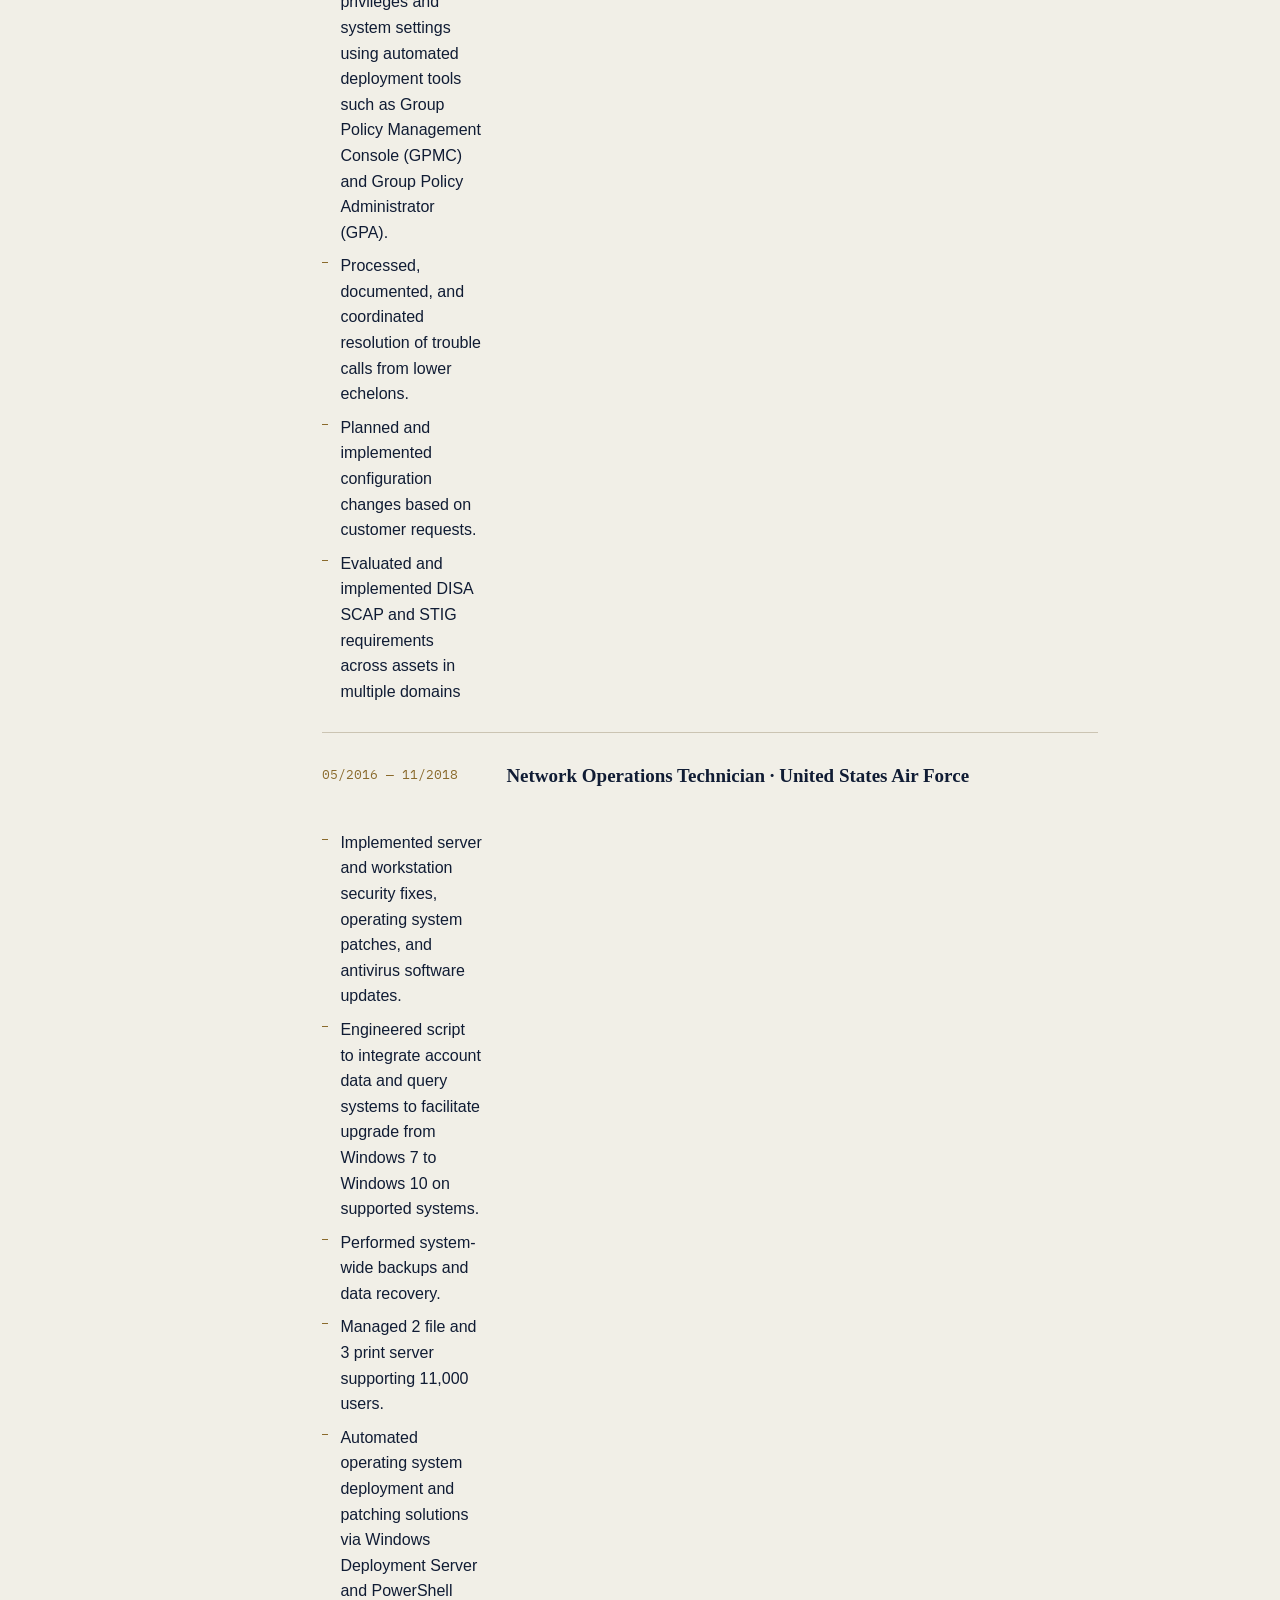
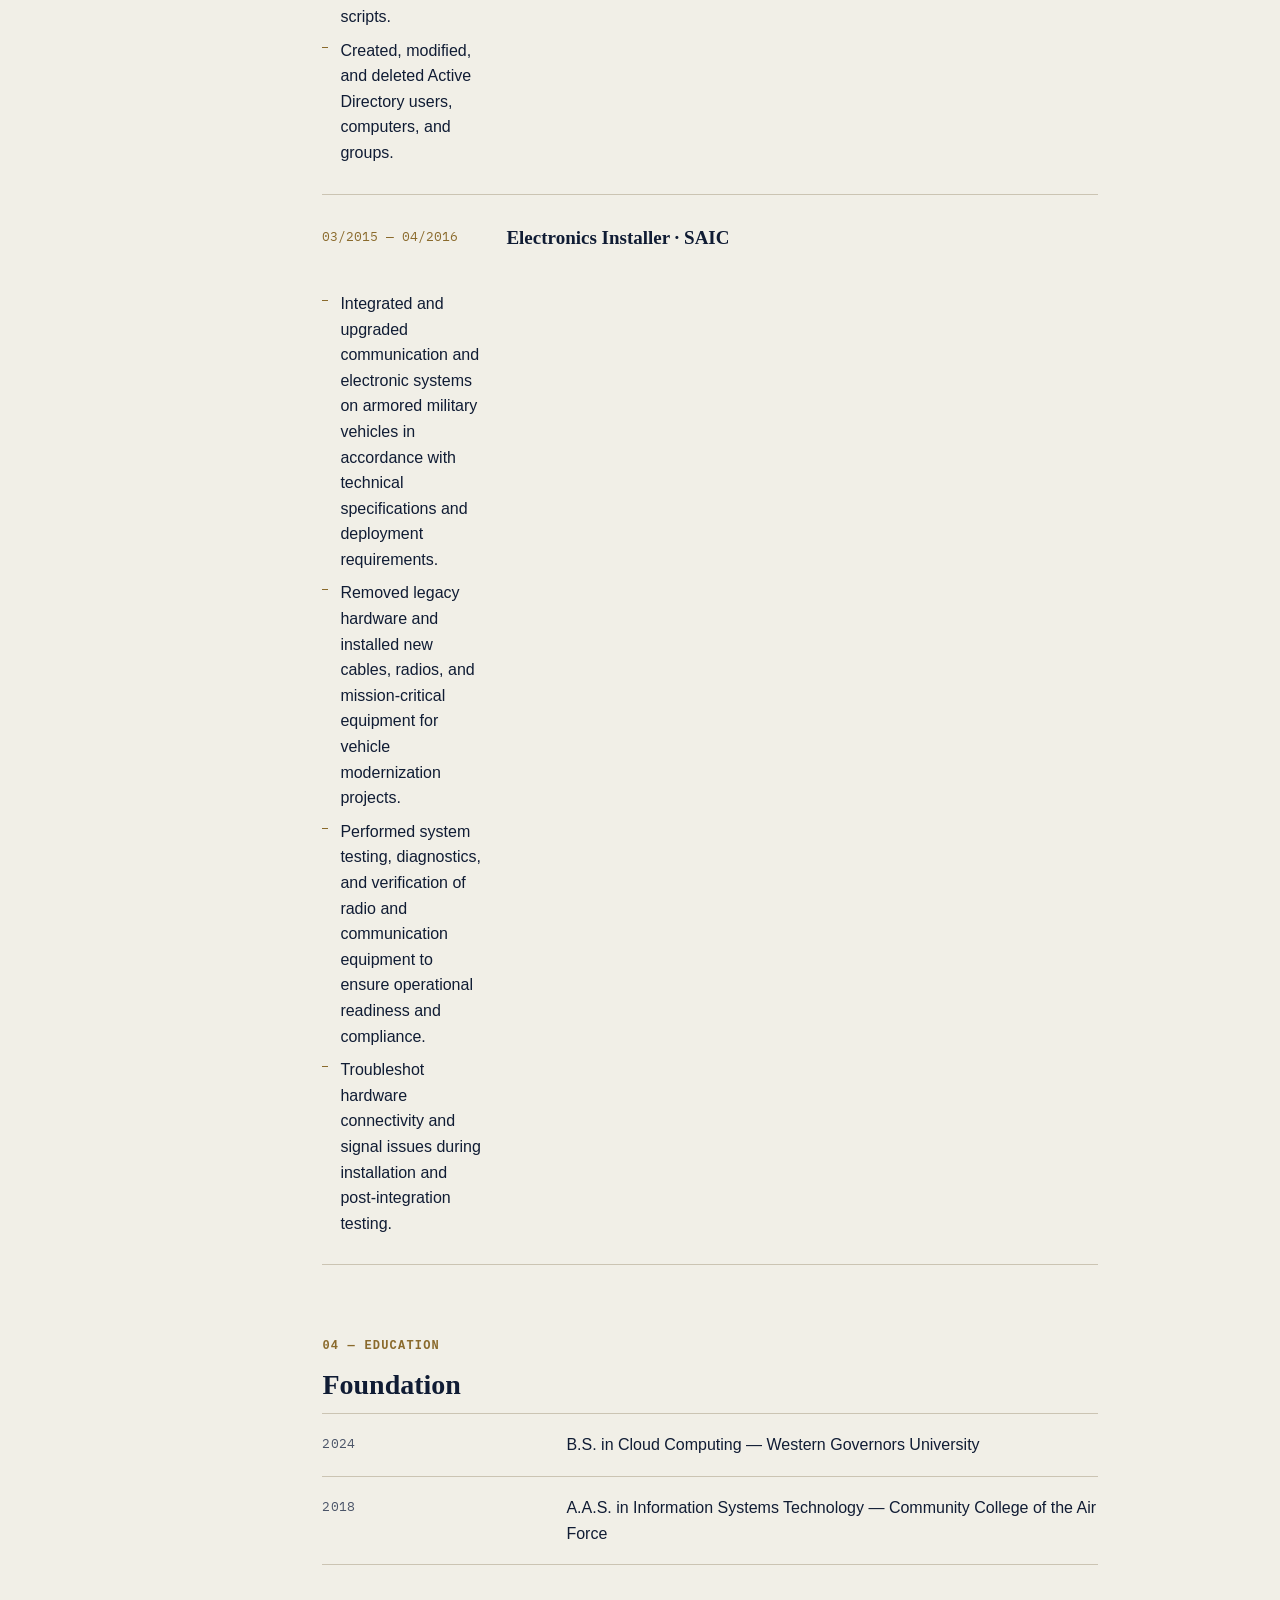
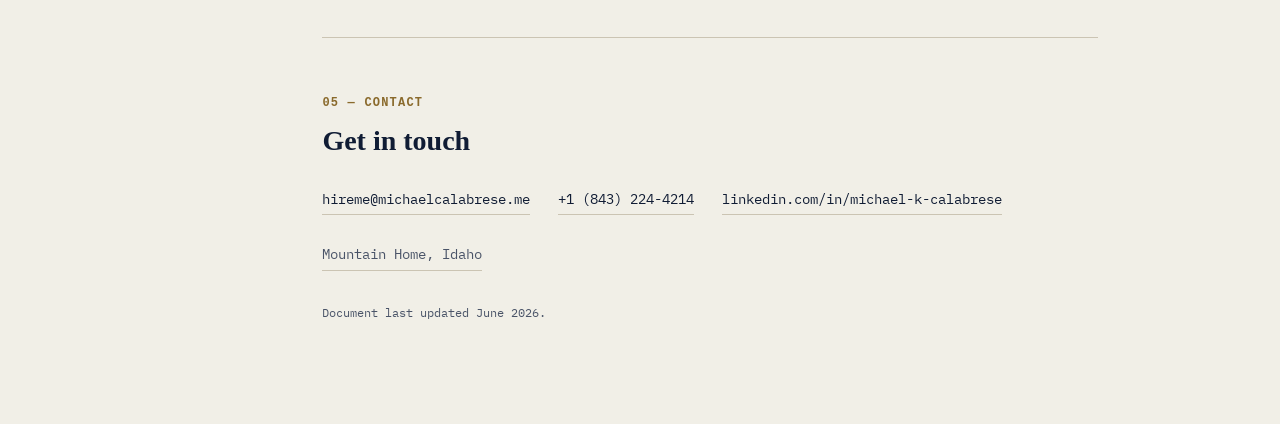
==== commit 79f79acd: "working healthcheck and updated resume content" ====
--- a/site/index.html
+++ b/site/index.html
@@ -3,8 +3,8 @@
 <head>
 <meta charset="UTF-8">
 <meta name="viewport" content="width=device-width, initial-scale=1.0">
-<title>Jordan Lee — Cloud Infrastructure & DevOps Engineer</title>
-<meta name="description" content="Resume and certifications for Jordan Lee, Cloud Infrastructure & DevOps Engineer.">
+<title>Michael Calabrese — Cyber Security/Systems Engineer</title>
+<meta name="description" content="Resume and certifications for Michael Calabrese, Cyber Security/Systems Engineer.">
 <link rel="preconnect" href="https://fonts.googleapis.com">
 <link rel="preconnect" href="https://fonts.gstatic.com" crossorigin>
 <link href="https://fonts.googleapis.com/css2?family=Fraunces:opsz,wght@9..144,400;9..144,500;9..144,600;9..144,700&family=Inter:wght@400;500;600&family=IBM+Plex+Mono:wght@400;500&display=swap" rel="stylesheet">
@@ -12,15 +12,11 @@
 </head>
 <body>
 
-<!-- ============================================================ -->
-<!--  EDIT ME: swap the name, title, and initials below            -->
-<!-- ============================================================ -->
-
 <div class="frame">
 
   <!-- Index / tab navigation -->
   <nav class="index" aria-label="Section index">
-    <a class="index__mark" href="#top">JL</a>
+    <a class="index__mark" href="#top">MC</a>
     <ul class="index__list">
       <li><a href="#skills"><span class="index__num">01</span>Skills</a></li>
       <li><a href="#certifications"><span class="index__num">02</span>Certifications</a></li>
@@ -45,51 +41,53 @@
         </svg>
       </div>
       <p class="hero__eyebrow">Resume &amp; Credentials — Rev. 2026</p>
-      <h1 class="hero__name">Jordan Lee</h1>
-      <p class="hero__title">Cloud Infrastructure &amp; DevOps Engineer</p>
-      <p class="hero__thesis">I design and operate infrastructure that doesn't page anyone at 3&nbsp;a.m. — nine years across AWS, Azure, and Kubernetes, with the certifications to back it up.</p>
+      <h1 class="hero__name">Michael Calabrese</h1>
+      <p class="hero__title">Cyber Security/Systems Engineer</p>
+      <p class="hero__thesis">I design and operate infrastructure for FAA Network Management and Control systems across multiple isolated systems.</p>
       <div class="hero__actions">
         <a class="btn btn--primary" href="#certifications">View certifications</a>
-        <a class="btn btn--ghost" href="mailto:jordan.lee@example.com">Get in touch</a>
+        <a class="btn btn--ghost" href="mailto:hireme@michaelcalabrese.me">Get in touch</a>
       </div>
     </header>
 
     <!-- ============================ SKILLS ============================ -->
-    <!-- EDIT ME: change category labels and the comma-separated items -->
     <section class="section" id="skills">
       <h2 class="section__heading"><span class="section__tag">01 — Skills</span>Working ledger</h2>
       <p class="section__lede">Organized by domain, not by guesswork percentages.</p>
 
       <div class="ledger">
         <div class="ledger__row">
-          <div class="ledger__cat">Cloud Platforms</div>
-          <div class="ledger__items">AWS (EC2, ECS, Lambda, RDS) · Microsoft Azure · Google Cloud Platform</div>
-        </div>
-        <div class="ledger__row">
-          <div class="ledger__cat">Infrastructure as Code</div>
-          <div class="ledger__items">Terraform · Pulumi · AWS CloudFormation · Ansible</div>
+          <div class="ledger__cat">Virtualization &amp; HCI</div>
+          <div class="ledger__items">Nutanix · VMWare · XCP-NG · Proxmox · Linux KVM</div>
         </div>
         <div class="ledger__row">
           <div class="ledger__cat">Containers &amp; Orchestration</div>
-          <div class="ledger__items">Docker · Kubernetes · Helm · Amazon EKS</div>
+          <div class="ledger__items">Docker · Podman · Kubernetes · Helm · Kustomize</div>
         </div>
         <div class="ledger__row">
           <div class="ledger__cat">CI/CD &amp; Automation</div>
-          <div class="ledger__items">GitHub Actions · Jenkins · GitLab CI · ArgoCD</div>
+          <div class="ledger__items">Red Hat Satellite · Ansible Automation Platform · GitHub Actions · FluxCD</div>
+        </div>
+        <div class="ledger__row">
+          <div class="ledger__cat">Networking</div>
+          <div class="ledger__items">pfSense · Cisco · Palo Alto · Unifi</div>
+        </div>
+        <div class="ledger__row">
+          <div class="ledger__cat">Storage</div>
+          <div class="ledger__items">NetApp · TrueNAS</div>
         </div>
         <div class="ledger__row">
           <div class="ledger__cat">Observability</div>
-          <div class="ledger__items">Prometheus · Grafana · Datadog · OpenTelemetry</div>
+          <div class="ledger__items">Splunk</div>
         </div>
         <div class="ledger__row">
           <div class="ledger__cat">Languages</div>
-          <div class="ledger__items">Python · Go · Bash · TypeScript</div>
+          <div class="ledger__items">Python · Bash · PowerShell</div>
         </div>
       </div>
     </section>
 
     <!-- ====================== CERTIFICATIONS ====================== -->
-    <!-- EDIT ME: duplicate a .cert-card block per certification -->
     <section class="section" id="certifications">
       <h2 class="section__heading"><span class="section__tag">02 — Certifications</span>Credentials on file</h2>
       <p class="section__lede">Each one current and renewable; credential IDs available on request.</p>
@@ -103,82 +101,163 @@
               <path d="M20 33 L28 41 L45 22" fill="none" stroke="currentColor" stroke-width="2.5" stroke-linecap="round" stroke-linejoin="round"/>
             </svg>
           </div>
-          <h3 class="cert-card__name">AWS Certified Solutions Architect — Professional</h3>
+          <h3 class="cert-card__name">AWS Certified: Cloud Practitioner — Foundational</h3>
           <p class="cert-card__issuer">Amazon Web Services</p>
-          <p class="cert-card__meta"><span>Issued Mar 2025</span><span>·</span><span>Expires Mar 2028</span></p>
-          <p class="cert-card__id">ID: AWS-SAP-000000</p>
-        </article>
-
-        <article class="cert-card">
-          <div class="cert-card__seal" aria-hidden="true">
-            <svg viewBox="0 0 64 64" width="40" height="40">
-              <circle cx="32" cy="32" r="30" fill="none" stroke="currentColor" stroke-width="1.5"/>
-              <path d="M20 33 L28 41 L45 22" fill="none" stroke="currentColor" stroke-width="2.5" stroke-linecap="round" stroke-linejoin="round"/>
-            </svg>
-          </div>
-          <h3 class="cert-card__name">Certified Kubernetes Administrator (CKA)</h3>
-          <p class="cert-card__issuer">Cloud Native Computing Foundation</p>
-          <p class="cert-card__meta"><span>Issued Aug 2024</span><span>·</span><span>Expires Aug 2027</span></p>
-          <p class="cert-card__id">ID: CKA-0000-0000-0000</p>
-        </article>
-
-        <article class="cert-card">
-          <div class="cert-card__seal" aria-hidden="true">
-            <svg viewBox="0 0 64 64" width="40" height="40">
-              <circle cx="32" cy="32" r="30" fill="none" stroke="currentColor" stroke-width="1.5"/>
-              <path d="M20 33 L28 41 L45 22" fill="none" stroke="currentColor" stroke-width="2.5" stroke-linecap="round" stroke-linejoin="round"/>
-            </svg>
-          </div>
-          <h3 class="cert-card__name">Microsoft Certified: Azure Solutions Architect Expert</h3>
+          <p class="cert-card__meta"><span>Issued Dec 2022</span><span>·</span><span>Expires Jan 2027</span></p>
+          <p class="cert-card__id">ID: 061beff5232549f686b29c4586a33674</p>
+        </article>
+
+        <article class="cert-card">
+          <div class="cert-card__seal" aria-hidden="true">
+            <svg viewBox="0 0 64 64" width="40" height="40">
+              <circle cx="32" cy="32" r="30" fill="none" stroke="currentColor" stroke-width="1.5"/>
+              <path d="M20 33 L28 41 L45 22" fill="none" stroke="currentColor" stroke-width="2.5" stroke-linecap="round" stroke-linejoin="round"/>
+            </svg>
+          </div>
+          <h3 class="cert-card__name">AWS Certified: Solutions Architect — Associate</h3>
+          <p class="cert-card__issuer">Amazon Web Services</p>
+          <p class="cert-card__meta"><span>Issued Jan 2024</span><span>·</span><span>Expires Jan 2027</span></p>
+          <p class="cert-card__id">ID: ec2b1d2d615145feae05d999c5b7e5df</p>
+        </article>
+
+        <article class="cert-card">
+          <div class="cert-card__seal" aria-hidden="true">
+            <svg viewBox="0 0 64 64" width="40" height="40">
+              <circle cx="32" cy="32" r="30" fill="none" stroke="currentColor" stroke-width="1.5"/>
+              <path d="M20 33 L28 41 L45 22" fill="none" stroke="currentColor" stroke-width="2.5" stroke-linecap="round" stroke-linejoin="round"/>
+            </svg>
+          </div>
+          <h3 class="cert-card__name">Microsoft Certified: Fundamentals</h3>
           <p class="cert-card__issuer">Microsoft</p>
-          <p class="cert-card__meta"><span>Issued Jan 2024</span><span>·</span><span>Expires Jan 2027</span></p>
-          <p class="cert-card__id">ID: MS-AZ-000000</p>
-        </article>
-
-        <article class="cert-card">
-          <div class="cert-card__seal" aria-hidden="true">
-            <svg viewBox="0 0 64 64" width="40" height="40">
-              <circle cx="32" cy="32" r="30" fill="none" stroke="currentColor" stroke-width="1.5"/>
-              <path d="M20 33 L28 41 L45 22" fill="none" stroke="currentColor" stroke-width="2.5" stroke-linecap="round" stroke-linejoin="round"/>
-            </svg>
-          </div>
-          <h3 class="cert-card__name">HashiCorp Certified: Terraform Associate</h3>
-          <p class="cert-card__issuer">HashiCorp</p>
-          <p class="cert-card__meta"><span>Issued Jun 2023</span><span>·</span><span>No expiration</span></p>
-          <p class="cert-card__id">ID: HC-TF-000000</p>
+          <p class="cert-card__meta"><span>Issued Jan 2024</span><span>·</span><span>No expiration</span></p>
+          <p class="cert-card__id">ID: 1440D73EBCE204F0</p>
+        </article>
+
+        <article class="cert-card">
+          <div class="cert-card__seal" aria-hidden="true">
+            <svg viewBox="0 0 64 64" width="40" height="40">
+              <circle cx="32" cy="32" r="30" fill="none" stroke="currentColor" stroke-width="1.5"/>
+              <path d="M20 33 L28 41 L45 22" fill="none" stroke="currentColor" stroke-width="2.5" stroke-linecap="round" stroke-linejoin="round"/>
+            </svg>
+          </div>
+          <h3 class="cert-card__name">CompTIA A+ ce</h3>
+          <p class="cert-card__issuer">CompTIA</p>
+          <p class="cert-card__meta"><span>Issued Nov 2022</span><span>·</span><span>Expires Nov 2028</span></p>
+          <p class="cert-card__id">ID: 2REZR0X83856V6CG</p>
+        </article>
+
+        <article class="cert-card">
+          <div class="cert-card__seal" aria-hidden="true">
+            <svg viewBox="0 0 64 64" width="40" height="40">
+              <circle cx="32" cy="32" r="30" fill="none" stroke="currentColor" stroke-width="1.5"/>
+              <path d="M20 33 L28 41 L45 22" fill="none" stroke="currentColor" stroke-width="2.5" stroke-linecap="round" stroke-linejoin="round"/>
+            </svg>
+          </div>
+          <h3 class="cert-card__name">CompTIA Network+ ce</h3>
+          <p class="cert-card__issuer">CompTIA</p>
+          <p class="cert-card__meta"><span>Issued Nov 2022</span><span>·</span><span>Expires Nov 2028</span></p>
+          <p class="cert-card__id">ID: BVP1ERTXGZ0LFGG8</p>
+        </article>
+
+        <article class="cert-card">
+          <div class="cert-card__seal" aria-hidden="true">
+            <svg viewBox="0 0 64 64" width="40" height="40">
+              <circle cx="32" cy="32" r="30" fill="none" stroke="currentColor" stroke-width="1.5"/>
+              <path d="M20 33 L28 41 L45 22" fill="none" stroke="currentColor" stroke-width="2.5" stroke-linecap="round" stroke-linejoin="round"/>
+            </svg>
+          </div>
+          <h3 class="cert-card__name">CompTIA Security+ ce</h3>
+          <p class="cert-card__issuer">CompTIA</p>
+          <p class="cert-card__meta"><span>Issued Nov 2016</span><span>·</span><span>Expires Nov 2028</span></p>
+          <p class="cert-card__id">ID: JHSJW8LNCDFQQPC9</p>
+        </article>
+
+        <article class="cert-card">
+          <div class="cert-card__seal" aria-hidden="true">
+            <svg viewBox="0 0 64 64" width="40" height="40">
+              <circle cx="32" cy="32" r="30" fill="none" stroke="currentColor" stroke-width="1.5"/>
+              <path d="M20 33 L28 41 L45 22" fill="none" stroke="currentColor" stroke-width="2.5" stroke-linecap="round" stroke-linejoin="round"/>
+            </svg>
+          </div>
+          <h3 class="cert-card__name">CompTIA Project+</h3>
+          <p class="cert-card__issuer">CompTIA</p>
+          <p class="cert-card__meta"><span>Issued Mar 2023</span><span>·</span><span>No expiration</span></p>
+          <p class="cert-card__id">ID: 70MS1H0VD4K0VY57</p>
         </article>
 
       </div>
     </section>
 
     <!-- ========================= EXPERIENCE ========================= -->
-    <!-- EDIT ME: duplicate a .timeline__item per role -->
     <section class="section" id="experience">
       <h2 class="section__heading"><span class="section__tag">03 — Experience</span>Where the work happened</h2>
 
       <ol class="timeline">
         <li class="timeline__item">
-          <p class="timeline__date">2022 — Present</p>
-          <h3 class="timeline__role">Senior DevOps Engineer · Northwind Logistics</h3>
-          <ul class="timeline__points">
-            <li>Migrated a monolith to a containerized microservice architecture on EKS, cutting deploy time from 40 minutes to under 4.</li>
-            <li>Built the org's first Terraform-managed multi-account AWS landing zone, now used by 6 product teams.</li>
-            <li>Led incident response for production infrastructure, holding a 99.95% uptime average over two years.</li>
-          </ul>
-        </li>
-        <li class="timeline__item">
-          <p class="timeline__date">2019 — 2022</p>
-          <h3 class="timeline__role">Cloud Infrastructure Engineer · Brightfield Systems</h3>
-          <ul class="timeline__points">
-            <li>Designed CI/CD pipelines adopted across 12 repositories, reducing failed releases by 60%.</li>
-            <li>Owned observability stack rollout (Prometheus/Grafana), cutting mean time-to-detect from hours to minutes.</li>
-          </ul>
-        </li>
-        <li class="timeline__item">
-          <p class="timeline__date">2017 — 2019</p>
-          <h3 class="timeline__role">Systems Administrator · Brightfield Systems</h3>
-          <ul class="timeline__points">
-            <li>Administered on-prem and hybrid-cloud infrastructure for a 200-person engineering org.</li>
+          <p class="timeline__date">01/2023 — Present</p>
+          <h3 class="timeline__role">Systems Engineer · LS Technologies</h3>
+          <ul class="timeline__points">
+            <li>Support the Federal Aviation Administration by maintaining satellite communications between over 60 sites and remote locations.</li>
+            <li>Primary systems administrator for hundreds of RHEL, Ubuntu, and Windows systems across 3 operational networks and 8 lab environments.</li>
+            <li>Maintain security compliance and hardening across multiple operating systems in accordance with the latest CIS and STIG baselines by authoring scripts and utilizing Tenable Security Center and Nessus agents.</li>
+            <li>Utilize Red Hat Satellite and Ansible Automation Platform to automate system configuration baseline, software installs, operating system updates, and backups.</li>
+            <li>Complete on-site deployment of new and replacement equipment including workstations, servers, switches, and routers at multiple locations across the country.</li>
+            <li>Utilize Splunk and network management applications to build and operate robust monitoring and control solutions for multiple networks and device types.</li>
+            <li>Work extensively on leveraging python to extend functionality of an in-house network management and control application to allow polling of new devices and to create a REST API interface.</li>
+          </ul>
+        </li>
+        <li class="timeline__item">
+          <p class="timeline__date">06/2022 — 01/2023</p>
+          <h3 class="timeline__role">DCGS-A Senior Field Service Representative · General Dynamics IT</h3>
+          <ul class="timeline__points">
+            <li>Section supervisor to 30 technicians. Managed workflow and communication between work center and outside agencies.</li>
+            <li>Oversaw operations and maintenance of over 730 Domain Controllers in support of USAF and USSF</li>
+            <li>Managed, supervised, and performed planning and implementation of projects across multiple networks</li>
+            <li>Created multiple PowerShell tools to increase efficiency of daily tasks.</li>
+          </ul>
+        </li>
+        <li class="timeline__item">
+          <p class="timeline__date">05/2020 — 05/2022</p>
+          <h3 class="timeline__role">Directory Services Supervisor · United States Air Force</h3>
+          <ul class="timeline__points">
+            <li>Section supervisor to 30 technicians. Managed workflow and communication between work center and outside agencies.</li>
+            <li>Oversaw operations and maintenance of over 730 Domain Controllers in support of USAF and USSF</li>
+            <li>Managed, supervised, and performed planning and implementation of projects across multiple networks</li>
+            <li>Created multiple PowerShell tools to increase efficiency of daily tasks.</li>
+          </ul>
+        </li>
+        <li class="timeline__item">
+          <p class="timeline__date">12/2018 — 05/2020</p>
+          <h3 class="timeline__role">Directory Services Technician · United States Air Force</h3>
+          <ul class="timeline__points">
+            <li>Provided Directory Services by maintaining Active Directory and DNS for over 865k personnel.</li>
+            <li>Managed secure authentication utilizing PKI and Kerberos technologies.</li>
+            <li>Standardized user privileges and system settings using automated deployment tools such as Group Policy Management Console (GPMC) and Group Policy Administrator (GPA).</li>
+            <li>Processed, documented, and coordinated resolution of trouble calls from lower echelons.</li>
+            <li>Planned and implemented configuration changes based on customer requests.</li>
+            <li>Evaluated and implemented DISA SCAP and STIG requirements across assets in multiple domains</li>
+          </ul>
+        </li>
+        <li class="timeline__item">
+          <p class="timeline__date">05/2016 — 11/2018</p>
+          <h3 class="timeline__role">Network Operations Technician · United States Air Force</h3>
+          <ul class="timeline__points">
+            <li>Implemented server and workstation security fixes, operating system patches, and antivirus software updates.</li>
+            <li>Engineered script to integrate account data and query systems to facilitate upgrade from Windows 7 to Windows 10 on supported systems.</li>
+            <li>Performed system-wide backups and data recovery.</li>
+            <li>Managed 2 file and 3 print server supporting 11,000 users.</li>
+            <li>Automated operating system deployment and patching solutions via Windows Deployment Server and PowerShell scripts.</li>
+            <li>Created, modified, and deleted Active Directory users, computers, and groups.</li>
+          </ul>
+        </li>
+        <li class="timeline__item">
+          <p class="timeline__date">03/2015 — 04/2016</p>
+          <h3 class="timeline__role">Electronics Installer · SAIC</h3>
+          <ul class="timeline__points">
+            <li>Integrated and upgraded communication and electronic systems on armored military vehicles in accordance with technical specifications and deployment requirements.</li>
+            <li>Removed legacy hardware and installed new cables, radios, and mission-critical equipment for vehicle modernization projects.</li>
+            <li>Performed system testing, diagnostics, and verification of radio and communication equipment to ensure operational readiness and compliance.</li>
+            <li>Troubleshot hardware connectivity and signal issues during installation and post-integration testing.</li>
           </ul>
         </li>
       </ol>
@@ -189,21 +268,24 @@
       <h2 class="section__heading"><span class="section__tag">04 — Education</span>Foundation</h2>
       <div class="ledger">
         <div class="ledger__row">
-          <div class="ledger__cat">2013 — 2017</div>
-          <div class="ledger__items">B.S. in Computer Science — State University</div>
+          <div class="ledger__cat">2024</div>
+          <div class="ledger__items">B.S. in Cloud Computing — Western Governors University</div>
+        </div>
+        <div class="ledger__row">
+          <div class="ledger__cat">2018</div>
+          <div class="ledger__items">A.A.S. in Information Systems Technology — Community College of the Air Force</div>
         </div>
       </div>
     </section>
 
     <!-- ========================== CONTACT ========================== -->
-    <!-- EDIT ME: replace contact details -->
     <footer class="contact" id="contact">
       <h2 class="section__heading"><span class="section__tag">05 — Contact</span>Get in touch</h2>
       <div class="contact__grid">
-        <a class="contact__link" href="mailto:jordan.lee@example.com">jordan.lee@example.com</a>
-        <a class="contact__link" href="tel:+10000000000">+1 (000) 000-0000</a>
-        <a class="contact__link" href="https://linkedin.com/in/example" target="_blank" rel="noopener">linkedin.com/in/example</a>
-        <span class="contact__link contact__link--static">Boise, Idaho</span>
+        <a class="contact__link" href="mailto:hireme@michaelcalabrese.me">hireme@michaelcalabrese.me</a>
+        <a class="contact__link" href="tel:+18432244214">+1 (843) 224-4214</a>
+        <a class="contact__link" href="https://linkedin.com/in/michael-k-calabrese" target="_blank" rel="noopener">linkedin.com/in/michael-k-calabrese</a>
+        <span class="contact__link contact__link--static">Mountain Home, Idaho</span>
       </div>
       <p class="contact__footnote">Document last updated June 2026.</p>
     </footer>
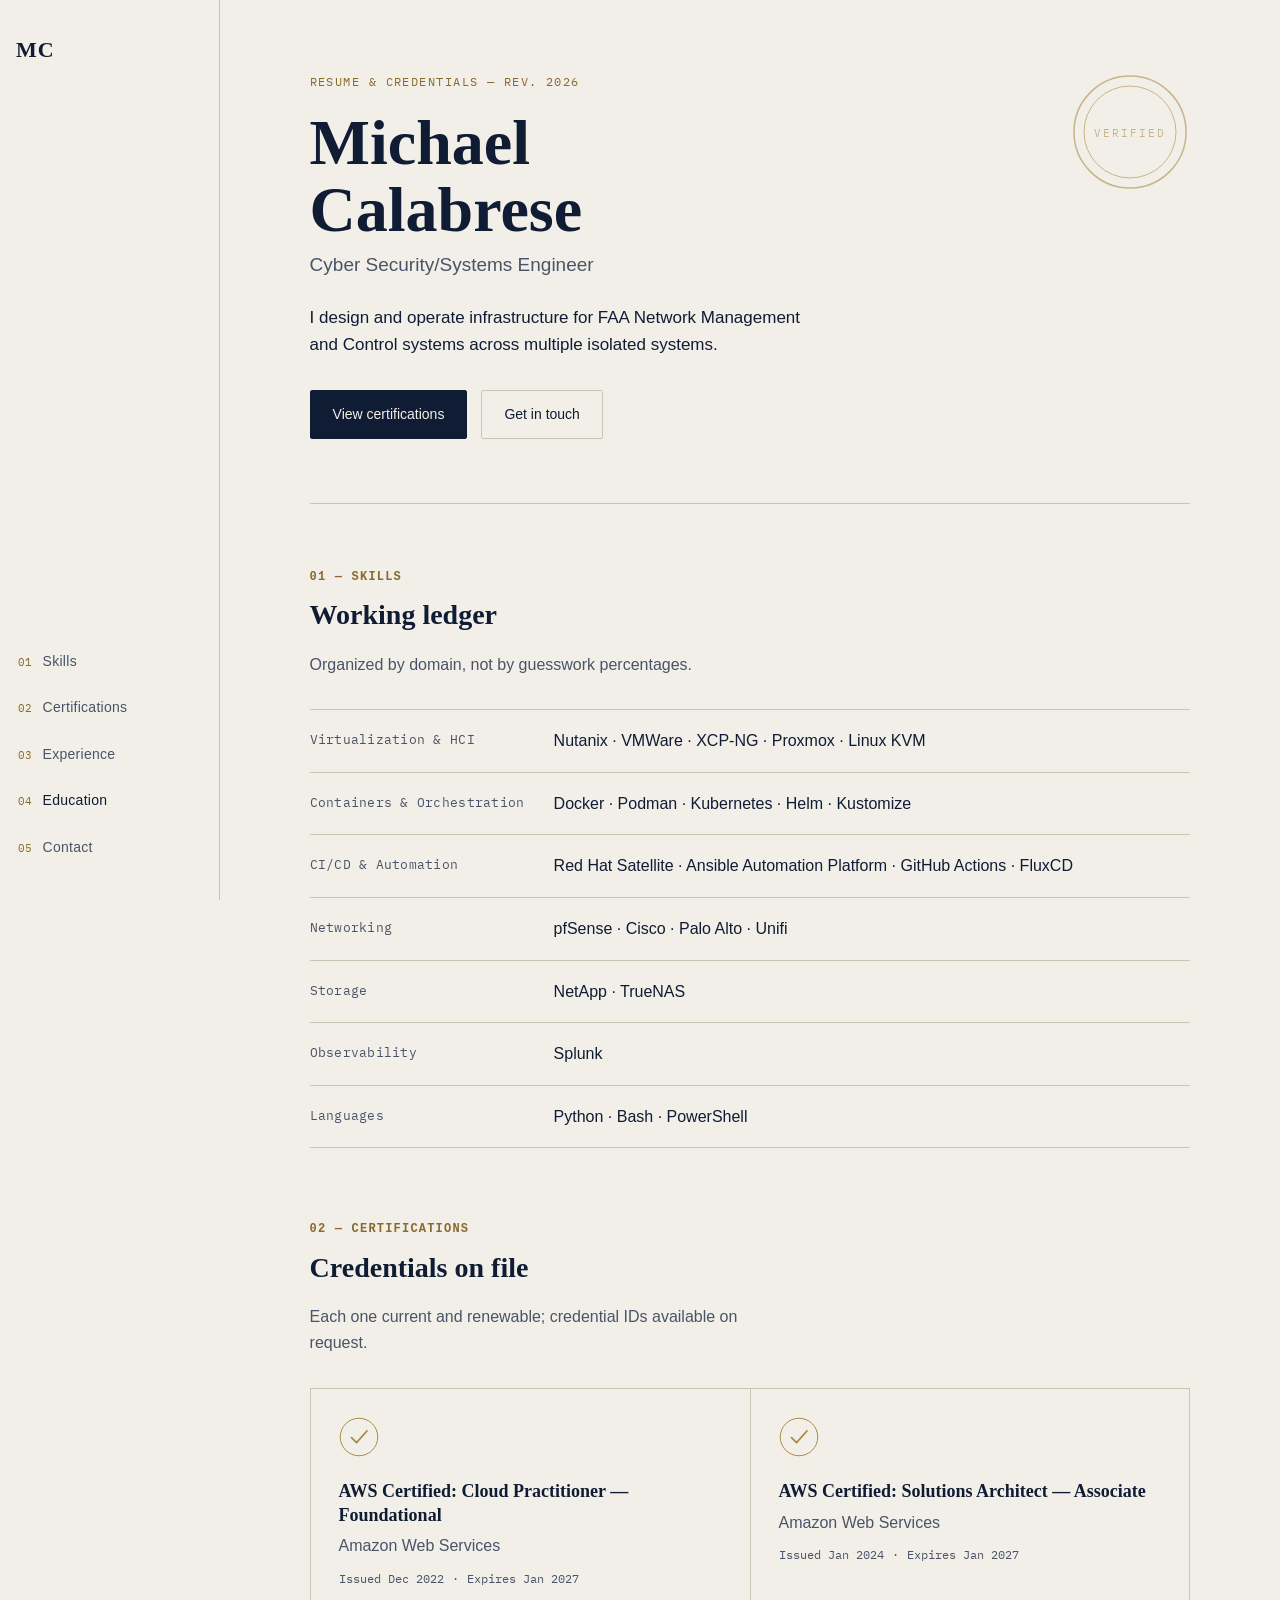
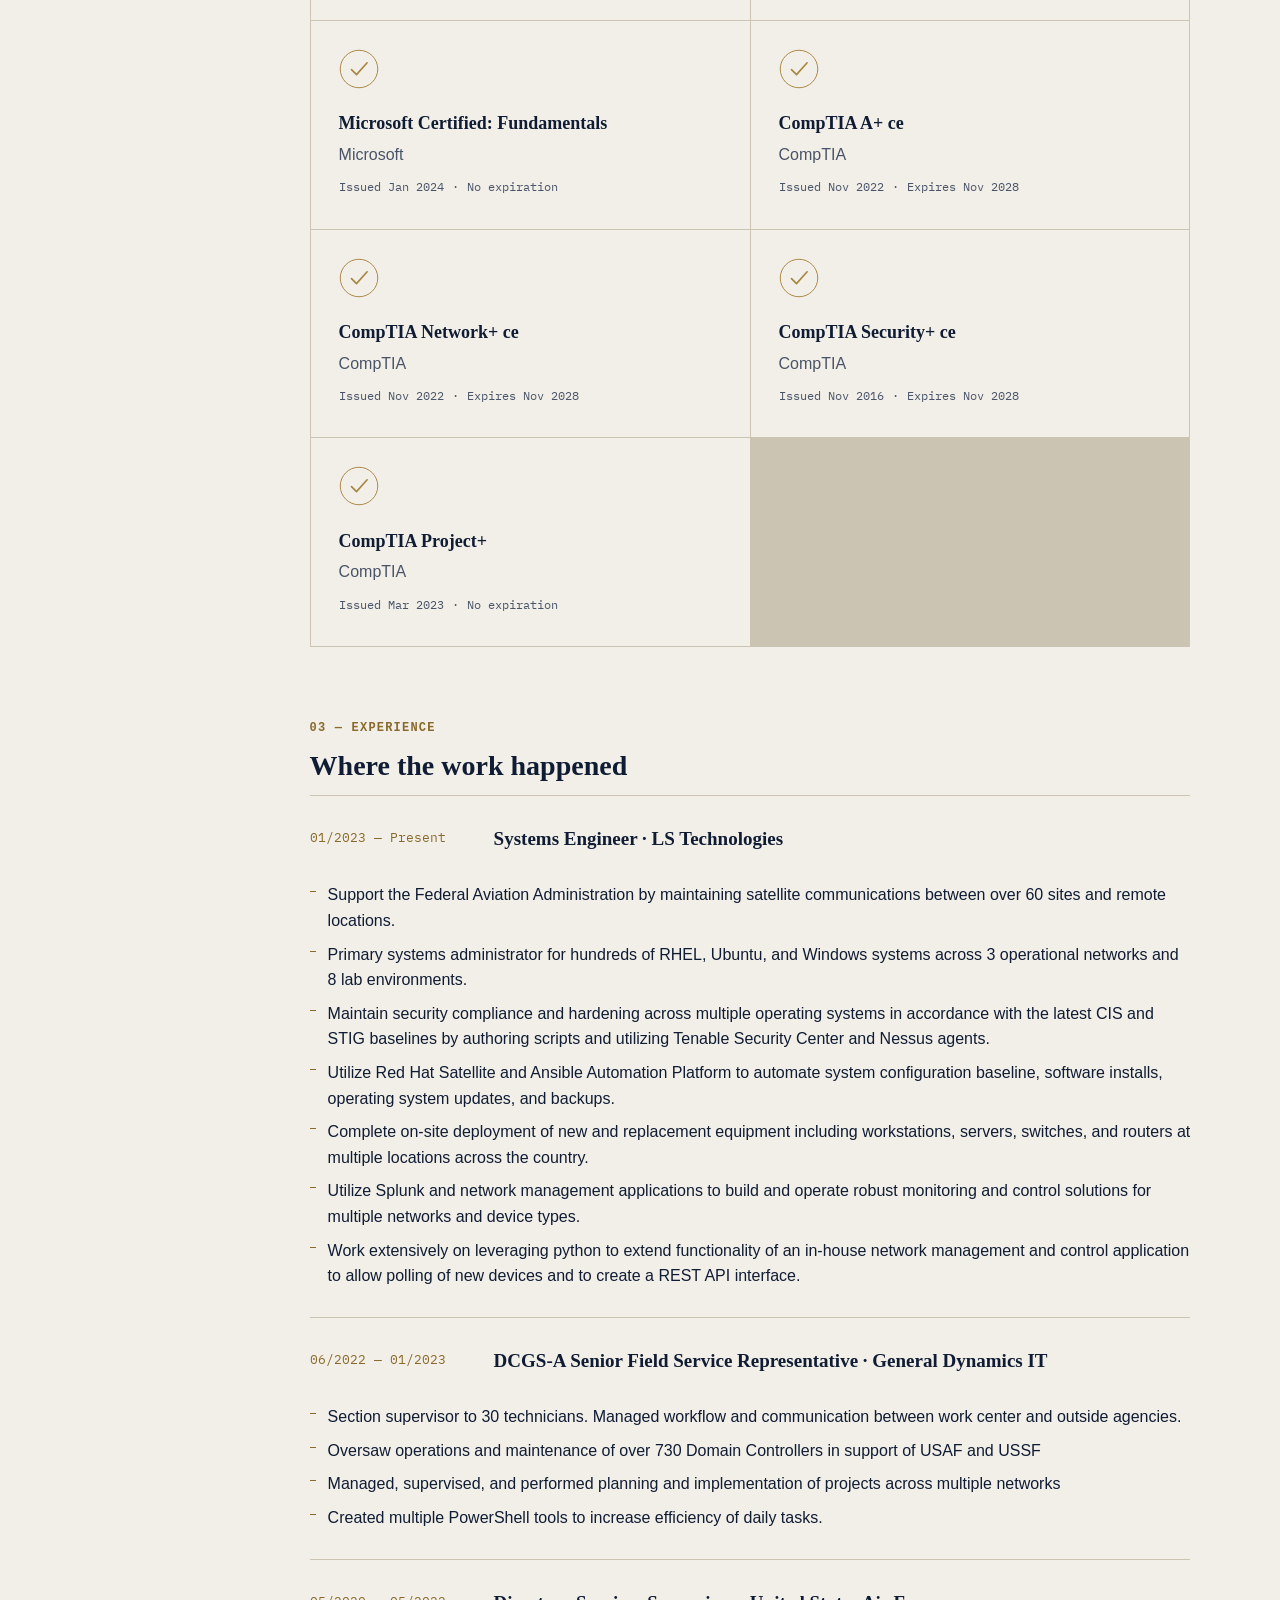
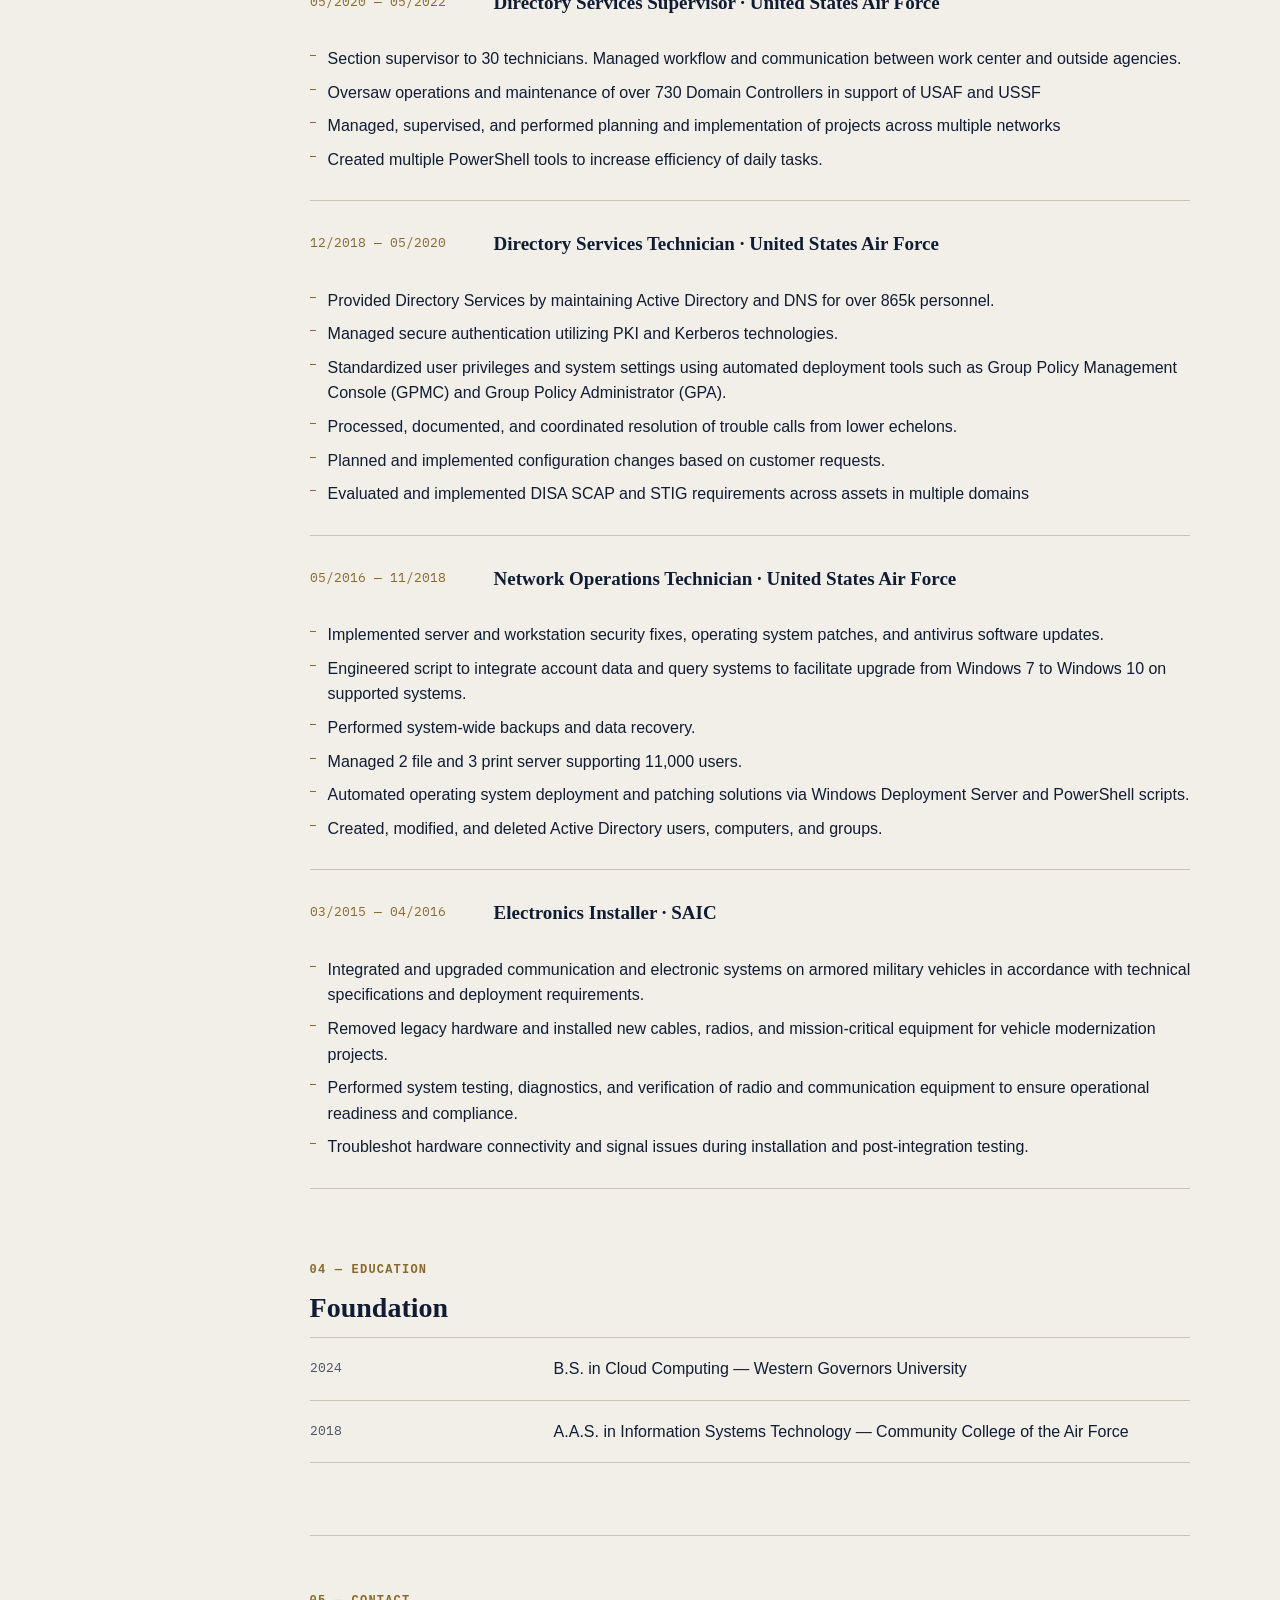
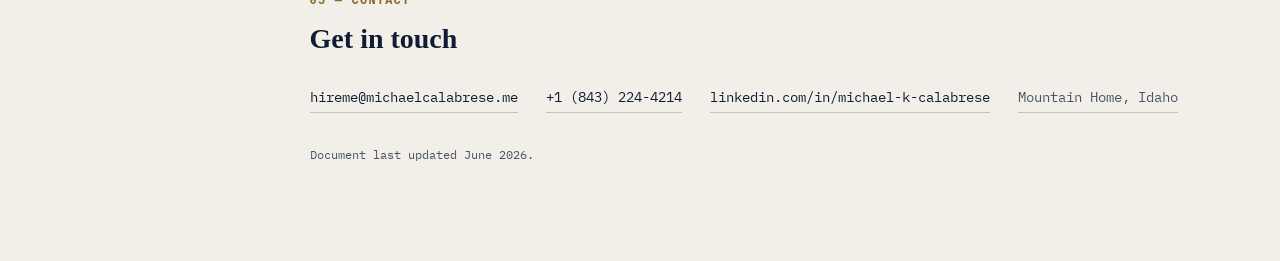
==== commit ebe7f4e3: "style updates, remove ids" ====
--- a/site/index.html
+++ b/site/index.html
@@ -104,7 +104,6 @@
           <h3 class="cert-card__name">AWS Certified: Cloud Practitioner — Foundational</h3>
           <p class="cert-card__issuer">Amazon Web Services</p>
           <p class="cert-card__meta"><span>Issued Dec 2022</span><span>·</span><span>Expires Jan 2027</span></p>
-          <p class="cert-card__id">ID: 061beff5232549f686b29c4586a33674</p>
         </article>
 
         <article class="cert-card">
@@ -117,7 +116,6 @@
           <h3 class="cert-card__name">AWS Certified: Solutions Architect — Associate</h3>
           <p class="cert-card__issuer">Amazon Web Services</p>
           <p class="cert-card__meta"><span>Issued Jan 2024</span><span>·</span><span>Expires Jan 2027</span></p>
-          <p class="cert-card__id">ID: ec2b1d2d615145feae05d999c5b7e5df</p>
         </article>
 
         <article class="cert-card">
@@ -130,7 +128,6 @@
           <h3 class="cert-card__name">Microsoft Certified: Fundamentals</h3>
           <p class="cert-card__issuer">Microsoft</p>
           <p class="cert-card__meta"><span>Issued Jan 2024</span><span>·</span><span>No expiration</span></p>
-          <p class="cert-card__id">ID: 1440D73EBCE204F0</p>
         </article>
 
         <article class="cert-card">
@@ -143,7 +140,6 @@
           <h3 class="cert-card__name">CompTIA A+ ce</h3>
           <p class="cert-card__issuer">CompTIA</p>
           <p class="cert-card__meta"><span>Issued Nov 2022</span><span>·</span><span>Expires Nov 2028</span></p>
-          <p class="cert-card__id">ID: 2REZR0X83856V6CG</p>
         </article>
 
         <article class="cert-card">
@@ -156,7 +152,6 @@
           <h3 class="cert-card__name">CompTIA Network+ ce</h3>
           <p class="cert-card__issuer">CompTIA</p>
           <p class="cert-card__meta"><span>Issued Nov 2022</span><span>·</span><span>Expires Nov 2028</span></p>
-          <p class="cert-card__id">ID: BVP1ERTXGZ0LFGG8</p>
         </article>
 
         <article class="cert-card">
@@ -169,7 +164,6 @@
           <h3 class="cert-card__name">CompTIA Security+ ce</h3>
           <p class="cert-card__issuer">CompTIA</p>
           <p class="cert-card__meta"><span>Issued Nov 2016</span><span>·</span><span>Expires Nov 2028</span></p>
-          <p class="cert-card__id">ID: JHSJW8LNCDFQQPC9</p>
         </article>
 
         <article class="cert-card">
@@ -182,7 +176,6 @@
           <h3 class="cert-card__name">CompTIA Project+</h3>
           <p class="cert-card__issuer">CompTIA</p>
           <p class="cert-card__meta"><span>Issued Mar 2023</span><span>·</span><span>No expiration</span></p>
-          <p class="cert-card__id">ID: 70MS1H0VD4K0VY57</p>
         </article>
 
       </div>
--- a/site/css/style.css
+++ b/site/css/style.css
@@ -56,8 +56,8 @@
 }
 
 main {
-  padding: 6vw 8vw 8vw;
-  max-width: 980px;
+  padding: clamp(32px, 6vw, 72px) clamp(24px, 7vw, 96px) clamp(48px, 8vw, 96px);
+  max-width: 1180px;
 }
 
 /* ============================================================
@@ -277,22 +277,33 @@
   display: grid;
   grid-template-columns: 160px 1fr;
   gap: 24px;
+  row-gap: 14px;
 }
 .timeline__item:last-child { border-bottom: 1px solid var(--rule); }
 
 .timeline__date {
+  grid-column: 1;
+  grid-row: 1;
   font-family: var(--font-mono);
   font-size: 13px;
   color: var(--brass-text);
   padding-top: 4px;
 }
 .timeline__role {
+  grid-column: 2;
+  grid-row: 1;
   font-family: var(--font-display);
   font-weight: 600;
   font-size: 19px;
   margin: 0 0 14px;
 }
-.timeline__points { display: flex; flex-direction: column; gap: 8px; }
+.timeline__points {
+  grid-column: 1 / -1;
+  grid-row: 2;
+  display: flex;
+  flex-direction: column;
+  gap: 8px;
+}
 .timeline__points li {
   position: relative;
   padding-left: 18px;
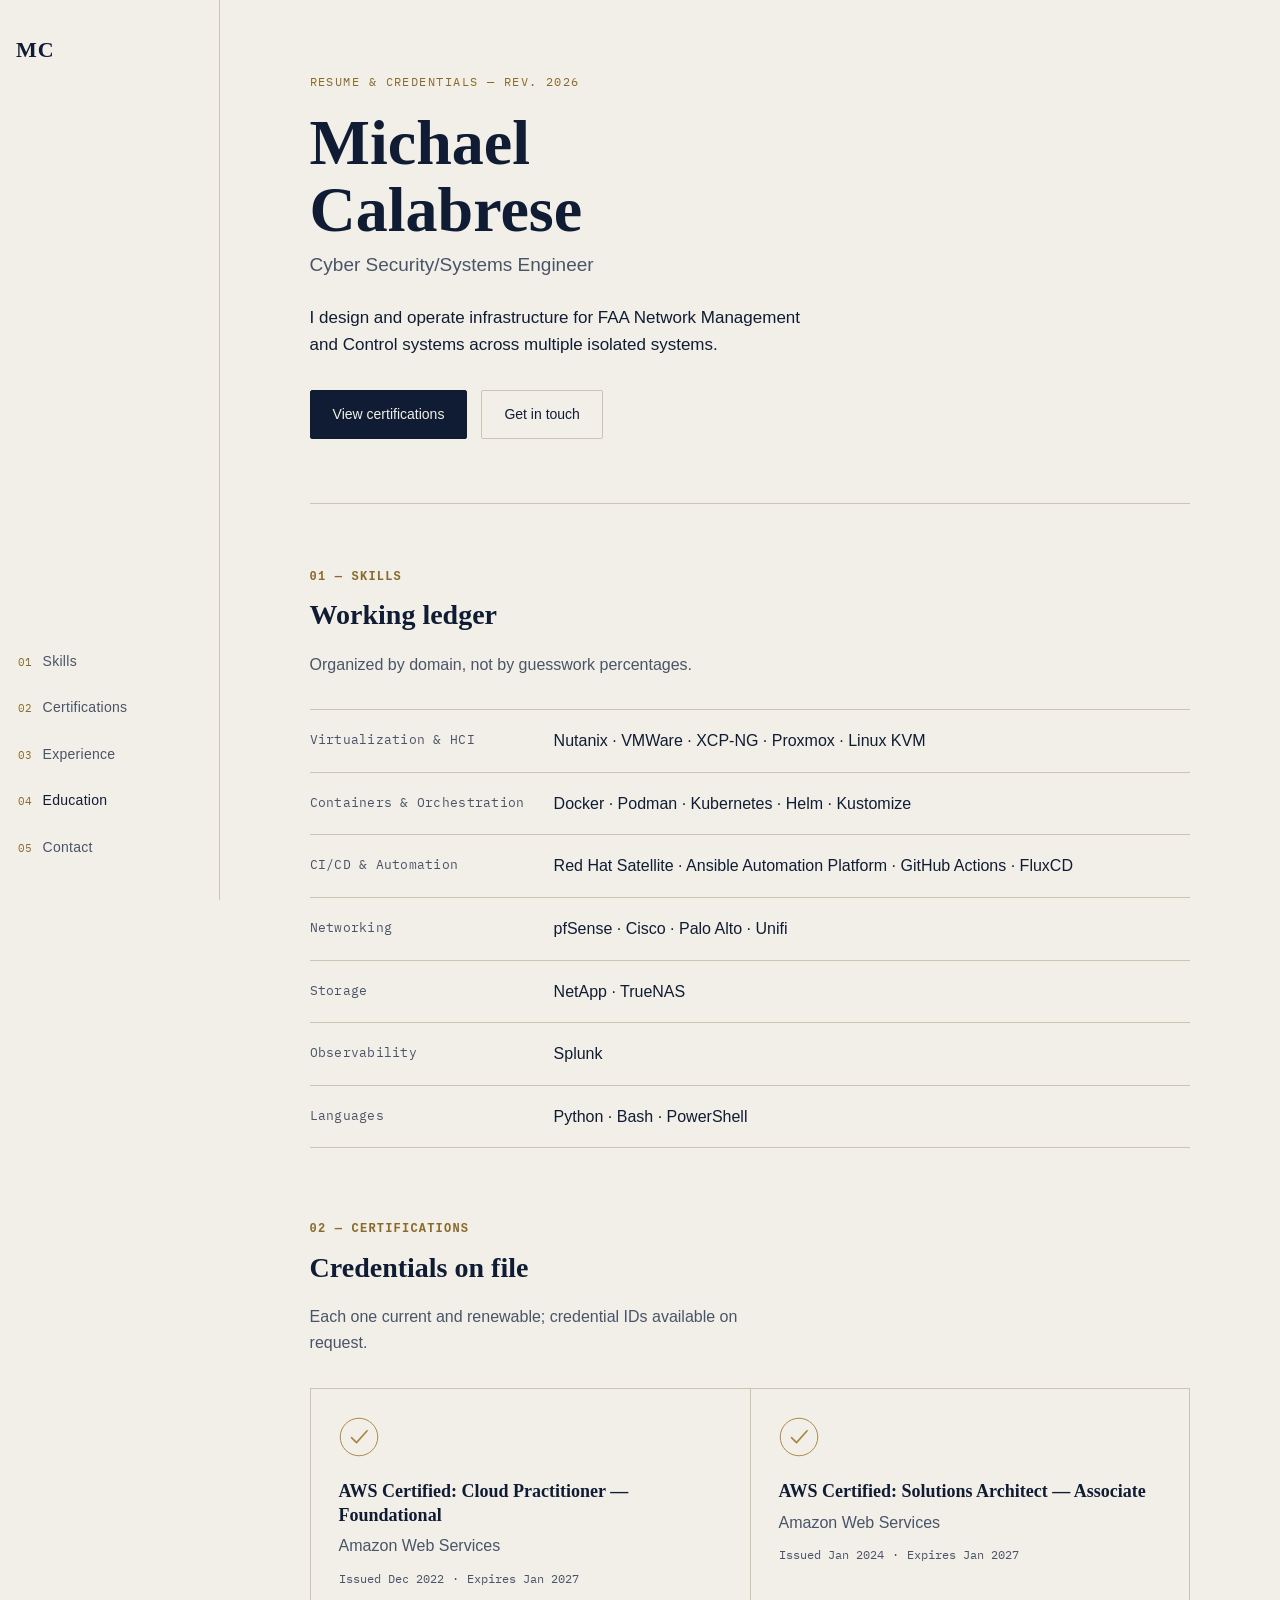
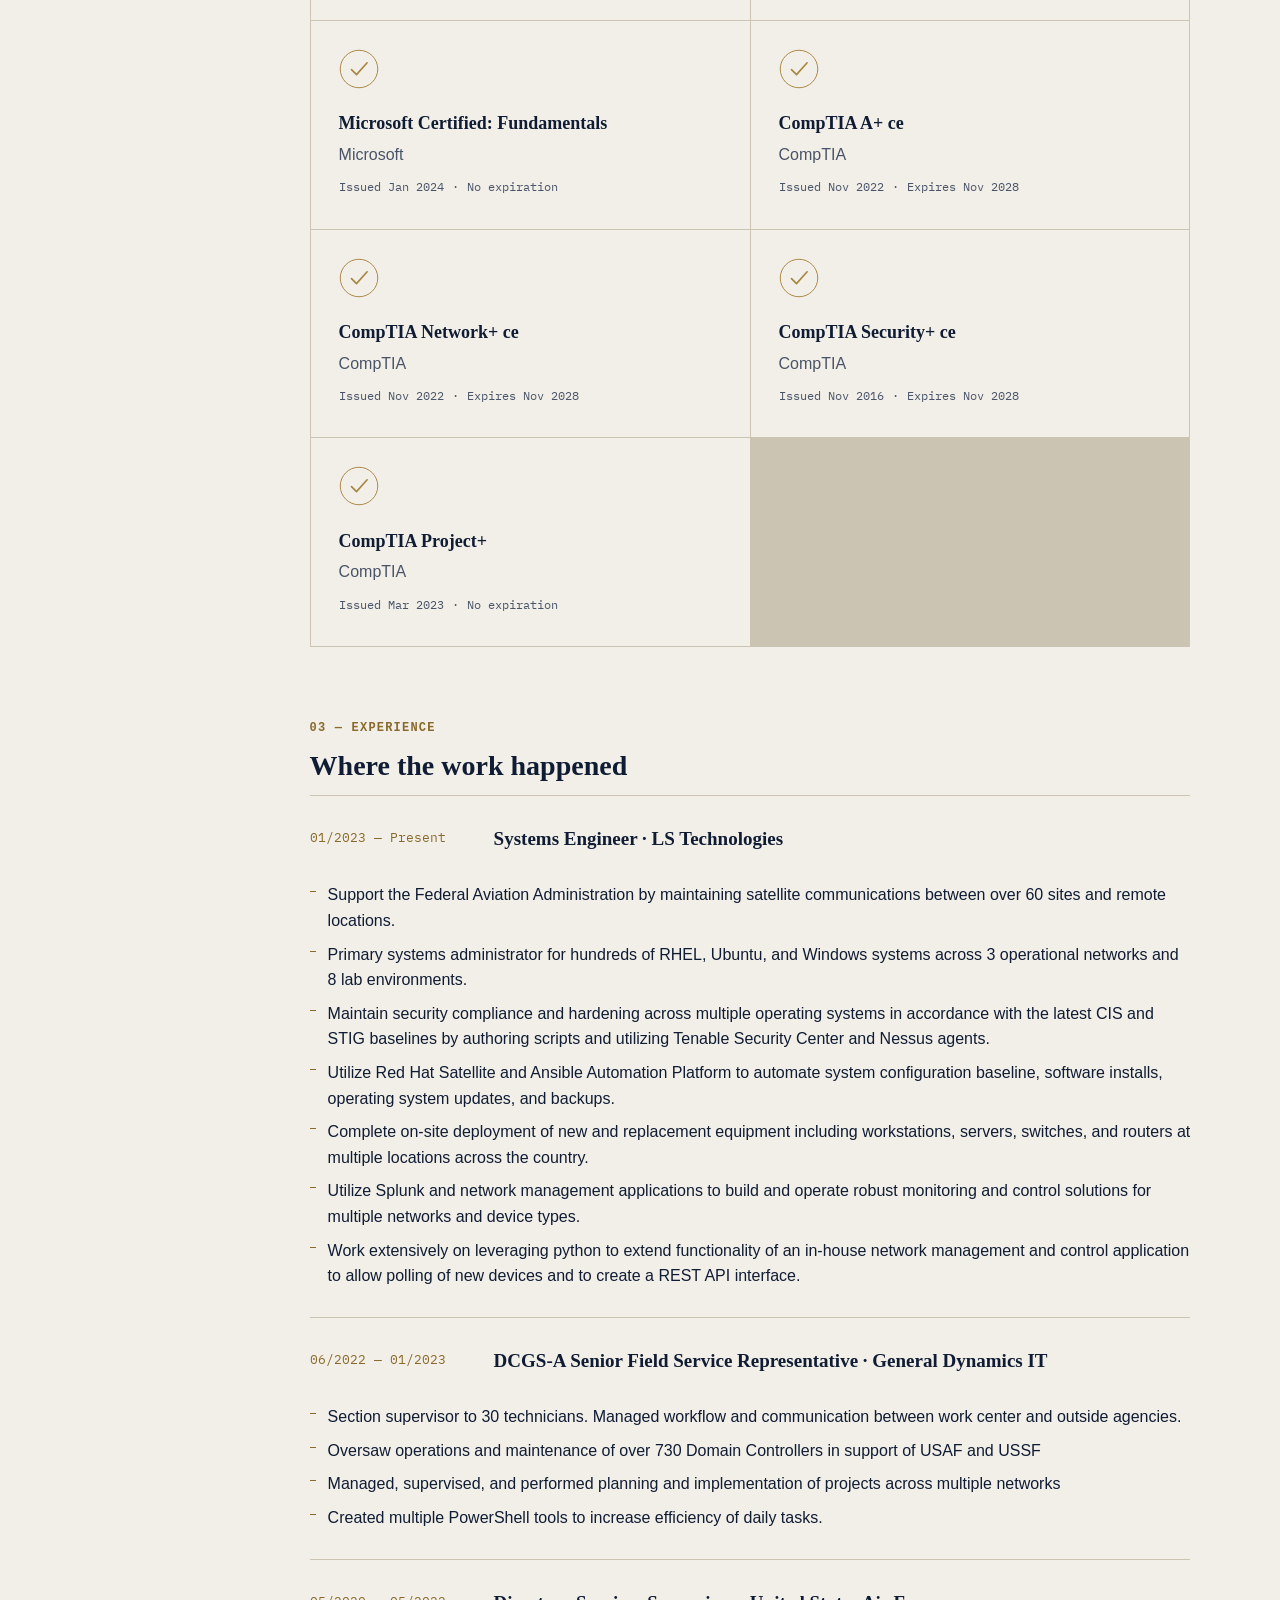
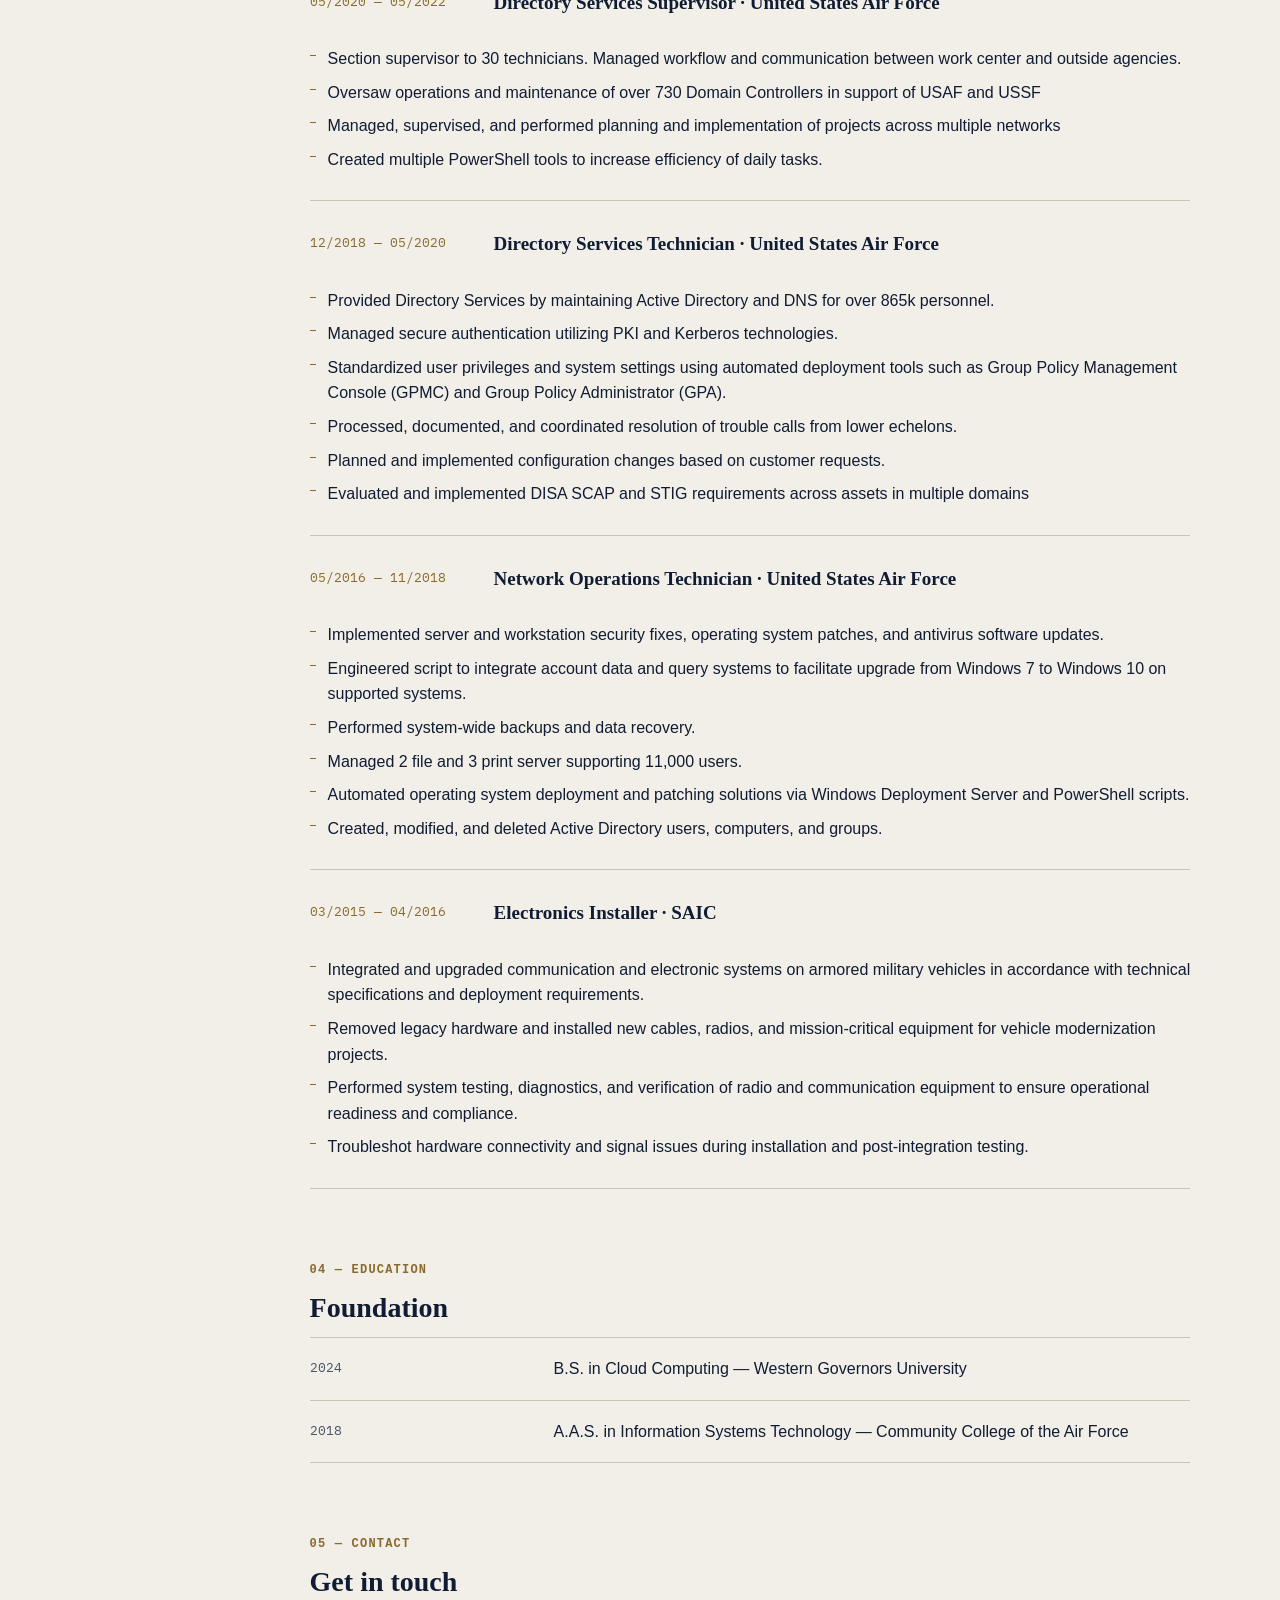
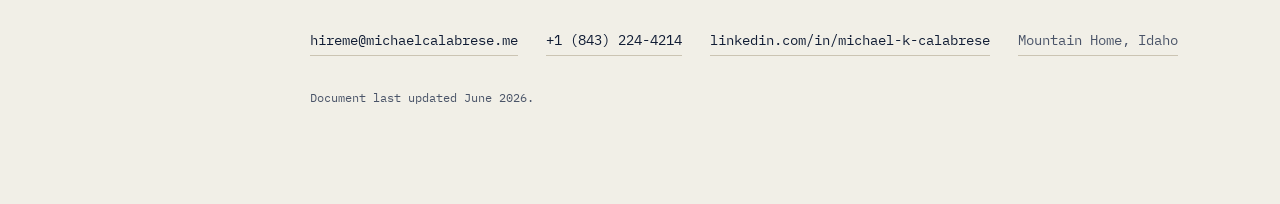
==== commit b498dc99: "remove verified logo" ====
--- a/site/index.html
+++ b/site/index.html
@@ -33,13 +33,6 @@
 
     <!-- ============================ HERO ============================ -->
     <header class="hero">
-      <div class="hero__seal" aria-hidden="true">
-        <svg viewBox="0 0 120 120" width="120" height="120">
-          <circle cx="60" cy="60" r="56" fill="none" stroke="currentColor" stroke-width="1.5"/>
-          <circle cx="60" cy="60" r="46" fill="none" stroke="currentColor" stroke-width="1"/>
-          <text x="60" y="65" text-anchor="middle" font-family="IBM Plex Mono" font-size="11" letter-spacing="2" fill="currentColor">VERIFIED</text>
-        </svg>
-      </div>
       <p class="hero__eyebrow">Resume &amp; Credentials — Rev. 2026</p>
       <h1 class="hero__name">Michael Calabrese</h1>
       <p class="hero__title">Cyber Security/Systems Engineer</p>
--- a/site/css/style.css
+++ b/site/css/style.css
@@ -320,7 +320,7 @@
 /* ============================================================
    CONTACT FOOTER
    ============================================================ */
-.contact { border-top: 1px solid var(--rule); padding-top: 56px; }
+/* .contact { border-top: 1px solid var(--rule); padding-top: 56px; } */
 .contact__grid {
   display: flex;
   flex-wrap: wrap;
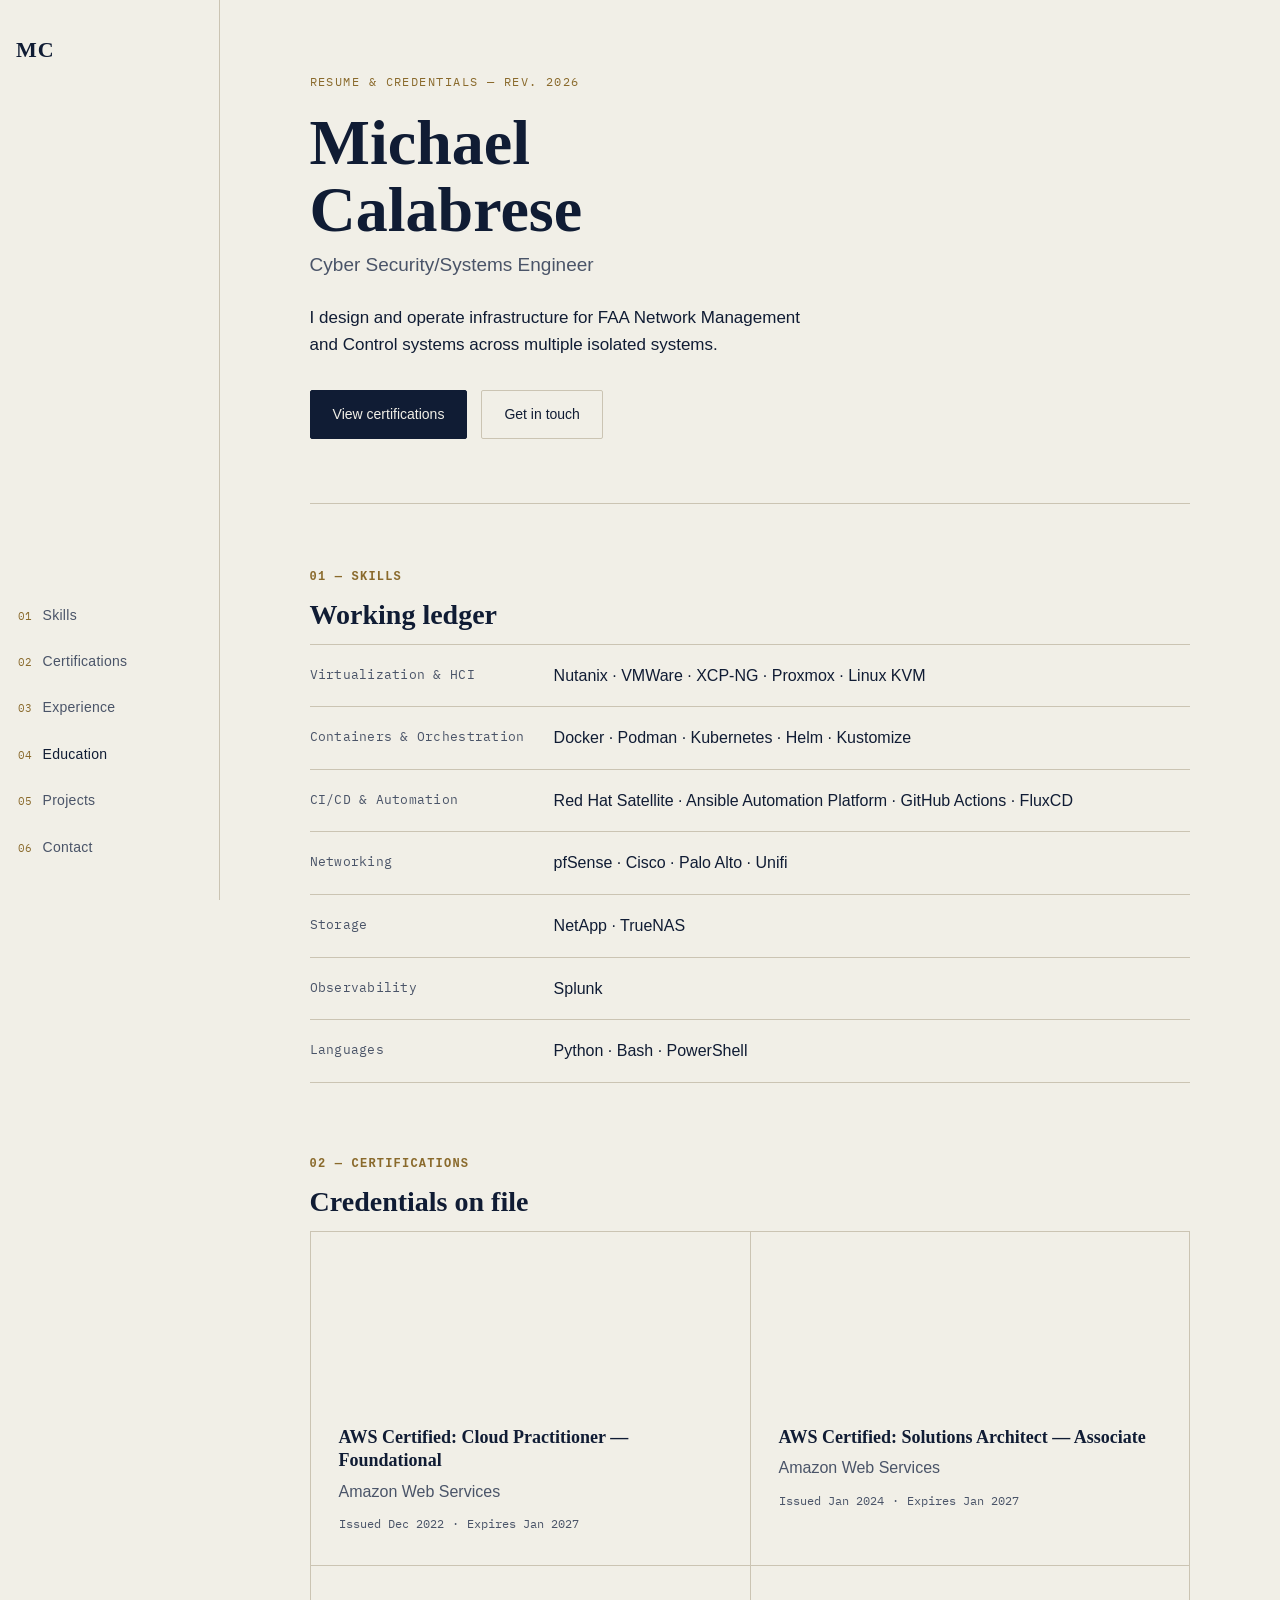
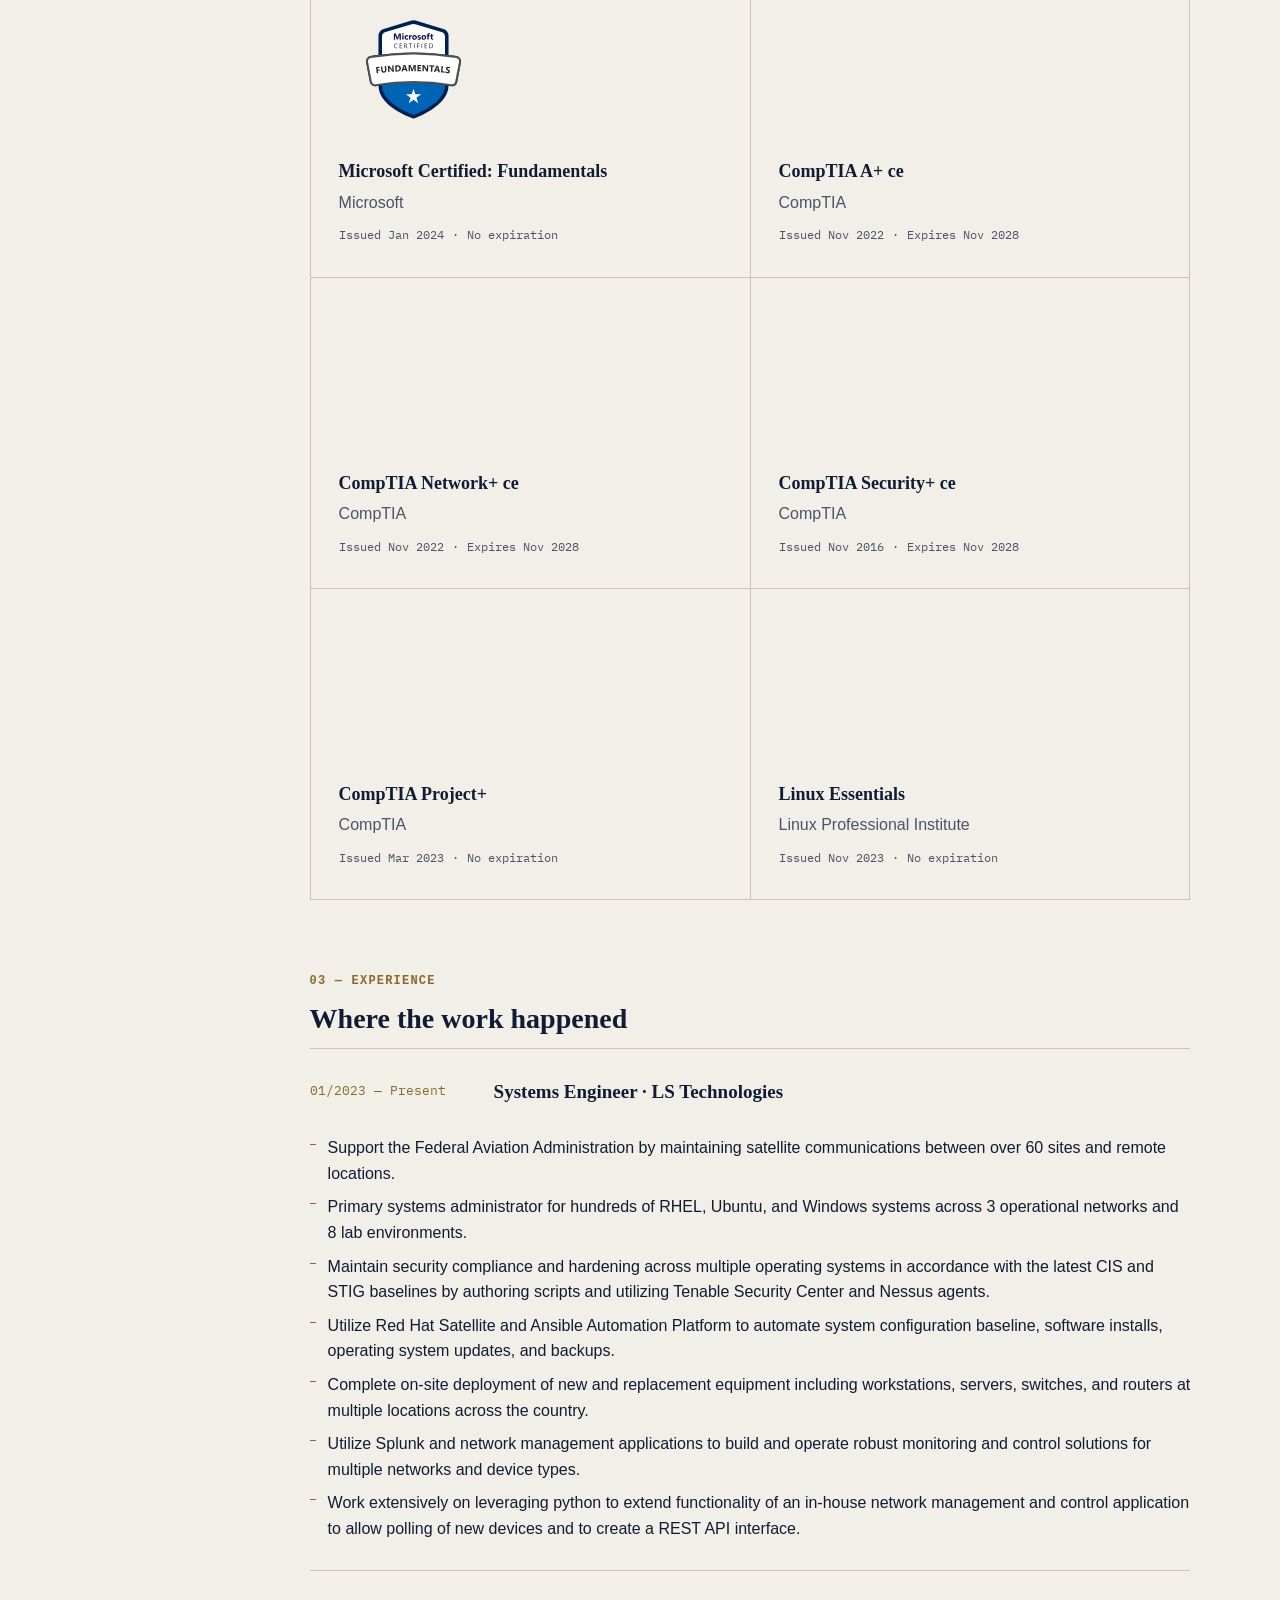
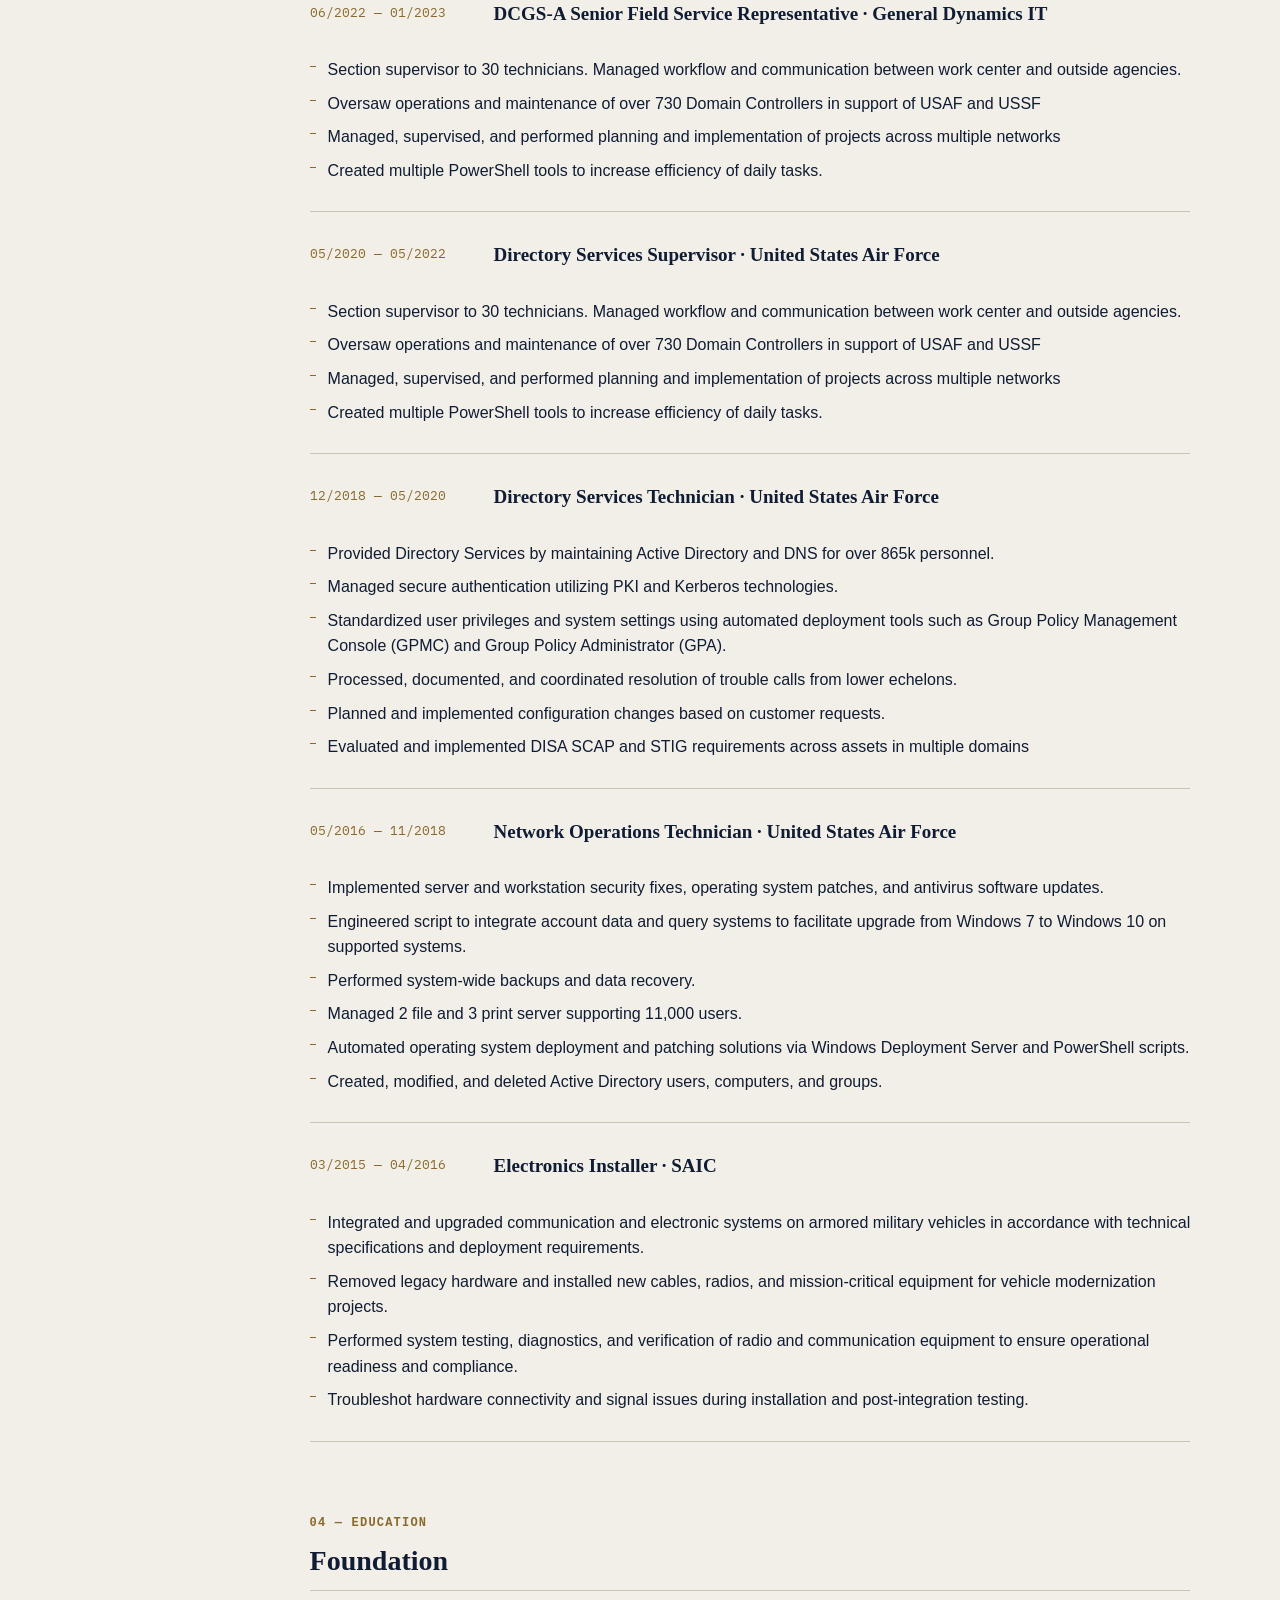
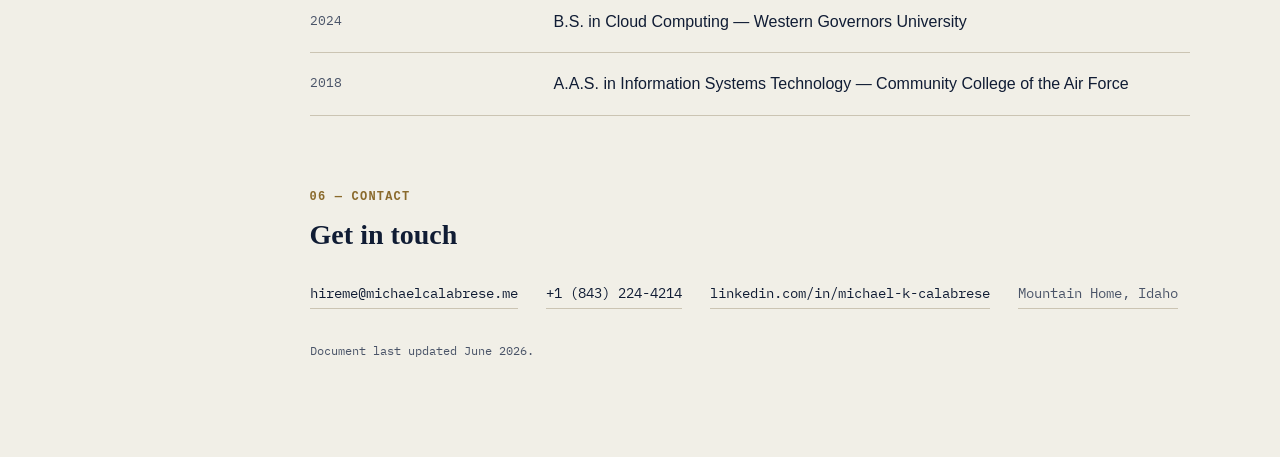
==== commit 9bf2eb25: "Added Certs and fixed some formatting." ====
--- a/site/index.html
+++ b/site/index.html
@@ -22,7 +22,8 @@
       <li><a href="#certifications"><span class="index__num">02</span>Certifications</a></li>
       <li><a href="#experience"><span class="index__num">03</span>Experience</a></li>
       <li><a href="#education"><span class="index__num">04</span>Education</a></li>
-      <li><a href="#contact"><span class="index__num">05</span>Contact</a></li>
+      <li><a href="projects.html"><span class="index__num">05</span>Projects</a></li>
+      <li><a href="#contact"><span class="index__num">06</span>Contact</a></li>
     </ul>
     <button class="index__toggle" aria-label="Toggle navigation" aria-expanded="false">
       <span></span><span></span><span></span>
@@ -46,7 +47,7 @@
     <!-- ============================ SKILLS ============================ -->
     <section class="section" id="skills">
       <h2 class="section__heading"><span class="section__tag">01 — Skills</span>Working ledger</h2>
-      <p class="section__lede">Organized by domain, not by guesswork percentages.</p>
+      <!-- <p class="section__lede">Organized by domain, not by guesswork percentages.</p> -->
 
       <div class="ledger">
         <div class="ledger__row">
@@ -83,92 +84,68 @@
     <!-- ====================== CERTIFICATIONS ====================== -->
     <section class="section" id="certifications">
       <h2 class="section__heading"><span class="section__tag">02 — Certifications</span>Credentials on file</h2>
-      <p class="section__lede">Each one current and renewable; credential IDs available on request.</p>
+      <!-- <p class="section__lede">Each one current and renewable; credential IDs available on request.</p> -->
 
       <div class="cert-grid">
 
         <article class="cert-card">
-          <div class="cert-card__seal" aria-hidden="true">
-            <svg viewBox="0 0 64 64" width="40" height="40">
-              <circle cx="32" cy="32" r="30" fill="none" stroke="currentColor" stroke-width="1.5"/>
-              <path d="M20 33 L28 41 L45 22" fill="none" stroke="currentColor" stroke-width="2.5" stroke-linecap="round" stroke-linejoin="round"/>
-            </svg>
-          </div>
+          <div class="cert-card__badge cert-card__badge--embed" data-iframe-width="150" data-iframe-height="150" data-share-badge-id="d02bb65e-e306-434f-9940-0c42fc4b1853" data-share-badge-host="https://www.credly.com"></div>
           <h3 class="cert-card__name">AWS Certified: Cloud Practitioner — Foundational</h3>
           <p class="cert-card__issuer">Amazon Web Services</p>
           <p class="cert-card__meta"><span>Issued Dec 2022</span><span>·</span><span>Expires Jan 2027</span></p>
         </article>
 
         <article class="cert-card">
-          <div class="cert-card__seal" aria-hidden="true">
-            <svg viewBox="0 0 64 64" width="40" height="40">
-              <circle cx="32" cy="32" r="30" fill="none" stroke="currentColor" stroke-width="1.5"/>
-              <path d="M20 33 L28 41 L45 22" fill="none" stroke="currentColor" stroke-width="2.5" stroke-linecap="round" stroke-linejoin="round"/>
-            </svg>
-          </div>
+          <div class="cert-card__badge cert-card__badge--embed" data-iframe-width="150" data-iframe-height="150" data-share-badge-id="9c878097-f356-4c9e-ae6c-f250477fac3c" data-share-badge-host="https://www.credly.com"></div>
           <h3 class="cert-card__name">AWS Certified: Solutions Architect — Associate</h3>
           <p class="cert-card__issuer">Amazon Web Services</p>
           <p class="cert-card__meta"><span>Issued Jan 2024</span><span>·</span><span>Expires Jan 2027</span></p>
         </article>
 
         <article class="cert-card">
-          <div class="cert-card__seal" aria-hidden="true">
-            <svg viewBox="0 0 64 64" width="40" height="40">
-              <circle cx="32" cy="32" r="30" fill="none" stroke="currentColor" stroke-width="1.5"/>
-              <path d="M20 33 L28 41 L45 22" fill="none" stroke="currentColor" stroke-width="2.5" stroke-linecap="round" stroke-linejoin="round"/>
-            </svg>
-          </div>
+          <a class="cert-card__badge cert-card__badge--framed" href="https://learn.microsoft.com/api/credentials/share/en-us/MichaelCalabrese-5919/1440D73EBCE204F0?sharingId=97C90DDCF6DAC8F2" target="_blank" rel="noopener" aria-label="View Microsoft Certified Fundamentals credential">
+            <span class="cert-card__badge-frame">
+              <img src="images/microsoft-certified-fundamentals-badge.svg" width="105" height="105" alt="Microsoft Certified Fundamentals badge" loading="lazy">
+            </span>
+          </a>
           <h3 class="cert-card__name">Microsoft Certified: Fundamentals</h3>
           <p class="cert-card__issuer">Microsoft</p>
           <p class="cert-card__meta"><span>Issued Jan 2024</span><span>·</span><span>No expiration</span></p>
         </article>
 
         <article class="cert-card">
-          <div class="cert-card__seal" aria-hidden="true">
-            <svg viewBox="0 0 64 64" width="40" height="40">
-              <circle cx="32" cy="32" r="30" fill="none" stroke="currentColor" stroke-width="1.5"/>
-              <path d="M20 33 L28 41 L45 22" fill="none" stroke="currentColor" stroke-width="2.5" stroke-linecap="round" stroke-linejoin="round"/>
-            </svg>
-          </div>
+          <div class="cert-card__badge cert-card__badge--embed" data-iframe-width="150" data-iframe-height="150" data-share-badge-id="6d1a59ca-02c4-4e53-9bce-166d0da51f78" data-share-badge-host="https://www.credly.com"></div>
           <h3 class="cert-card__name">CompTIA A+ ce</h3>
           <p class="cert-card__issuer">CompTIA</p>
           <p class="cert-card__meta"><span>Issued Nov 2022</span><span>·</span><span>Expires Nov 2028</span></p>
         </article>
 
         <article class="cert-card">
-          <div class="cert-card__seal" aria-hidden="true">
-            <svg viewBox="0 0 64 64" width="40" height="40">
-              <circle cx="32" cy="32" r="30" fill="none" stroke="currentColor" stroke-width="1.5"/>
-              <path d="M20 33 L28 41 L45 22" fill="none" stroke="currentColor" stroke-width="2.5" stroke-linecap="round" stroke-linejoin="round"/>
-            </svg>
-          </div>
+          <div class="cert-card__badge cert-card__badge--embed" data-iframe-width="150" data-iframe-height="150" data-share-badge-id="3b9fc66e-6e0a-4bb4-b861-ffa5caf463da" data-share-badge-host="https://www.credly.com"></div>
           <h3 class="cert-card__name">CompTIA Network+ ce</h3>
           <p class="cert-card__issuer">CompTIA</p>
           <p class="cert-card__meta"><span>Issued Nov 2022</span><span>·</span><span>Expires Nov 2028</span></p>
         </article>
 
         <article class="cert-card">
-          <div class="cert-card__seal" aria-hidden="true">
-            <svg viewBox="0 0 64 64" width="40" height="40">
-              <circle cx="32" cy="32" r="30" fill="none" stroke="currentColor" stroke-width="1.5"/>
-              <path d="M20 33 L28 41 L45 22" fill="none" stroke="currentColor" stroke-width="2.5" stroke-linecap="round" stroke-linejoin="round"/>
-            </svg>
-          </div>
+          <div class="cert-card__badge cert-card__badge--embed" data-iframe-width="150" data-iframe-height="150" data-share-badge-id="1207af80-9859-4427-adea-830fc5fed285" data-share-badge-host="https://www.credly.com"></div>
           <h3 class="cert-card__name">CompTIA Security+ ce</h3>
           <p class="cert-card__issuer">CompTIA</p>
           <p class="cert-card__meta"><span>Issued Nov 2016</span><span>·</span><span>Expires Nov 2028</span></p>
         </article>
 
         <article class="cert-card">
-          <div class="cert-card__seal" aria-hidden="true">
-            <svg viewBox="0 0 64 64" width="40" height="40">
-              <circle cx="32" cy="32" r="30" fill="none" stroke="currentColor" stroke-width="1.5"/>
-              <path d="M20 33 L28 41 L45 22" fill="none" stroke="currentColor" stroke-width="2.5" stroke-linecap="round" stroke-linejoin="round"/>
-            </svg>
-          </div>
+          <div class="cert-card__badge cert-card__badge--embed" data-iframe-width="150" data-iframe-height="150" data-share-badge-id="fa6785fe-c0ad-47eb-891b-a8813a442cb3" data-share-badge-host="https://www.credly.com"></div>
           <h3 class="cert-card__name">CompTIA Project+</h3>
           <p class="cert-card__issuer">CompTIA</p>
           <p class="cert-card__meta"><span>Issued Mar 2023</span><span>·</span><span>No expiration</span></p>
+        </article>
+
+        <article class="cert-card">
+          <div class="cert-card__badge cert-card__badge--embed" data-iframe-width="150" data-iframe-height="150" data-share-badge-id="48942296-0dce-4a54-8877-dd569851726a" data-share-badge-host="https://www.credly.com"></div>
+          <h3 class="cert-card__name">Linux Essentials</h3>
+          <p class="cert-card__issuer">Linux Professional Institute</p>
+          <p class="cert-card__meta"><span>Issued Nov 2023</span><span>·</span><span>No expiration</span></p>
         </article>
 
       </div>
@@ -266,7 +243,7 @@
 
     <!-- ========================== CONTACT ========================== -->
     <footer class="contact" id="contact">
-      <h2 class="section__heading"><span class="section__tag">05 — Contact</span>Get in touch</h2>
+      <h2 class="section__heading"><span class="section__tag">06 — Contact</span>Get in touch</h2>
       <div class="contact__grid">
         <a class="contact__link" href="mailto:hireme@michaelcalabrese.me">hireme@michaelcalabrese.me</a>
         <a class="contact__link" href="tel:+18432244214">+1 (843) 224-4214</a>
@@ -280,5 +257,6 @@
 </div>
 
 <script src="js/script.js"></script>
+<script type="text/javascript" async src="https://cdn.credly.com/assets/utilities/embed.js"></script>
 </body>
 </html>
--- a/site/css/style.css
+++ b/site/css/style.css
@@ -106,6 +106,10 @@
   text-decoration: none;
   border-left-color: var(--brass);
 }
+.index__list a.is-active {
+  color: var(--ink);
+  border-left-color: var(--brass);
+}
 .index__num {
   font-family: var(--font-mono);
   font-size: 11px;
@@ -244,7 +248,59 @@
 }
 .cert-card:hover { background: var(--vellum-deep); }
 
-.cert-card__seal { color: var(--brass); margin-bottom: 16px; }
+.cert-card__badge {
+  display: block;
+  width: 150px;
+  height: 150px;
+  margin-bottom: 16px;
+  overflow: hidden;
+}
+.cert-card__badge img {
+  display: block;
+  width: 64px;
+  height: 64px;
+  object-fit: contain;
+}
+/* Microsoft's badge has no Credly iframe, so build an equivalent 150x150
+   box by hand: the 105x105 SVG sits centered with transparent padding
+   around it, then the whole box gets scaled down 0.4267x exactly like the
+   Credly iframes, so the final on-card size and proportions match. */
+.cert-card__badge--framed {
+  position: relative;
+}
+.cert-card__badge--framed .cert-card__badge-frame {
+  position: absolute;
+  top: 0;
+  left: 0;
+  width: 150px;
+  height: 150px;
+  display: flex;
+  align-items: center;
+  justify-content: center;
+  /* transform: scale(0.4267); */
+  transform-origin: top left;
+}
+.cert-card__badge--framed .cert-card__badge-frame img {
+  width: 105px;
+  height: 105px;
+  display: block;
+}
+/* Credly's iframe embed includes badge name + link text below the image by
+   default; clip the box to just the image area (top-left of the iframe)
+   so it sits in the same compact slot as the old SVG seal. */
+.cert-card__badge--embed {
+  position: relative;
+}
+.cert-card__badge--embed iframe {
+  position: absolute;
+  top: 0;
+  left: 0;
+  width: 150px;   /* matches data-iframe-width so Credly's layout doesn't squish */
+  height: 150px;  /* crop to the badge image; name/link text below gets clipped */
+  border: 0;
+  transform: scale(0.4267); /* 64/150, scales the 150x150 image area down to 64x64 */
+  transform-origin: top left;
+}
 
 .cert-card__name {
   font-family: var(--font-display);
@@ -315,6 +371,84 @@
   left: 0; top: 9px;
   width: 6px; height: 1px;
   background: var(--brass-text);
+}
+
+/* ============================================================
+   PROJECTS
+   ============================================================ */
+.project-grid {
+  display: grid;
+  grid-template-columns: repeat(2, 1fr);
+  gap: 1px;
+  background: var(--rule);
+  border: 1px solid var(--rule);
+}
+
+.project-card {
+  background: var(--vellum);
+  padding: 28px;
+  display: flex;
+  flex-direction: column;
+  transition: background 0.15s ease;
+}
+.project-card:hover { background: var(--vellum-deep); }
+
+.project-card__head {
+  display: flex;
+  align-items: flex-start;
+  justify-content: space-between;
+  gap: 12px;
+  margin-bottom: 10px;
+}
+
+.project-card__name {
+  font-family: var(--font-display);
+  font-weight: 600;
+  font-size: 19px;
+  line-height: 1.3;
+  margin: 0;
+}
+
+.project-card__gh {
+  flex-shrink: 0;
+  color: var(--ink-soft);
+  padding-top: 2px;
+}
+.project-card__gh:hover { color: var(--brass-text); }
+
+.project-card__desc {
+  color: var(--ink);
+  margin-bottom: 16px;
+  flex-grow: 1;
+}
+
+.project-card__stack {
+  font-family: var(--font-mono);
+  font-size: 12px;
+  color: var(--brass-text);
+  letter-spacing: 0.02em;
+  margin-bottom: 14px;
+}
+
+.project-card__links {
+  display: flex;
+  gap: 16px;
+  font-family: var(--font-mono);
+  font-size: 13px;
+}
+
+.project-card__tag {
+  display: inline-block;
+  font-family: var(--font-mono);
+  font-size: 11px;
+  letter-spacing: 0.04em;
+  text-transform: uppercase;
+  color: var(--ink-soft);
+  border: 1px solid var(--rule);
+  padding: 3px 8px;
+  border-radius: 2px;
+  margin-bottom: 14px;
+  align-self: flex-start;
 }
 
 /* ============================================================
@@ -391,5 +525,6 @@
   .hero__seal { display: none; }
   .ledger__row { grid-template-columns: 1fr; gap: 6px; }
   .cert-grid { grid-template-columns: 1fr; }
+  .project-grid { grid-template-columns: 1fr; }
   .timeline__item { grid-template-columns: 1fr; gap: 8px; }
 }
